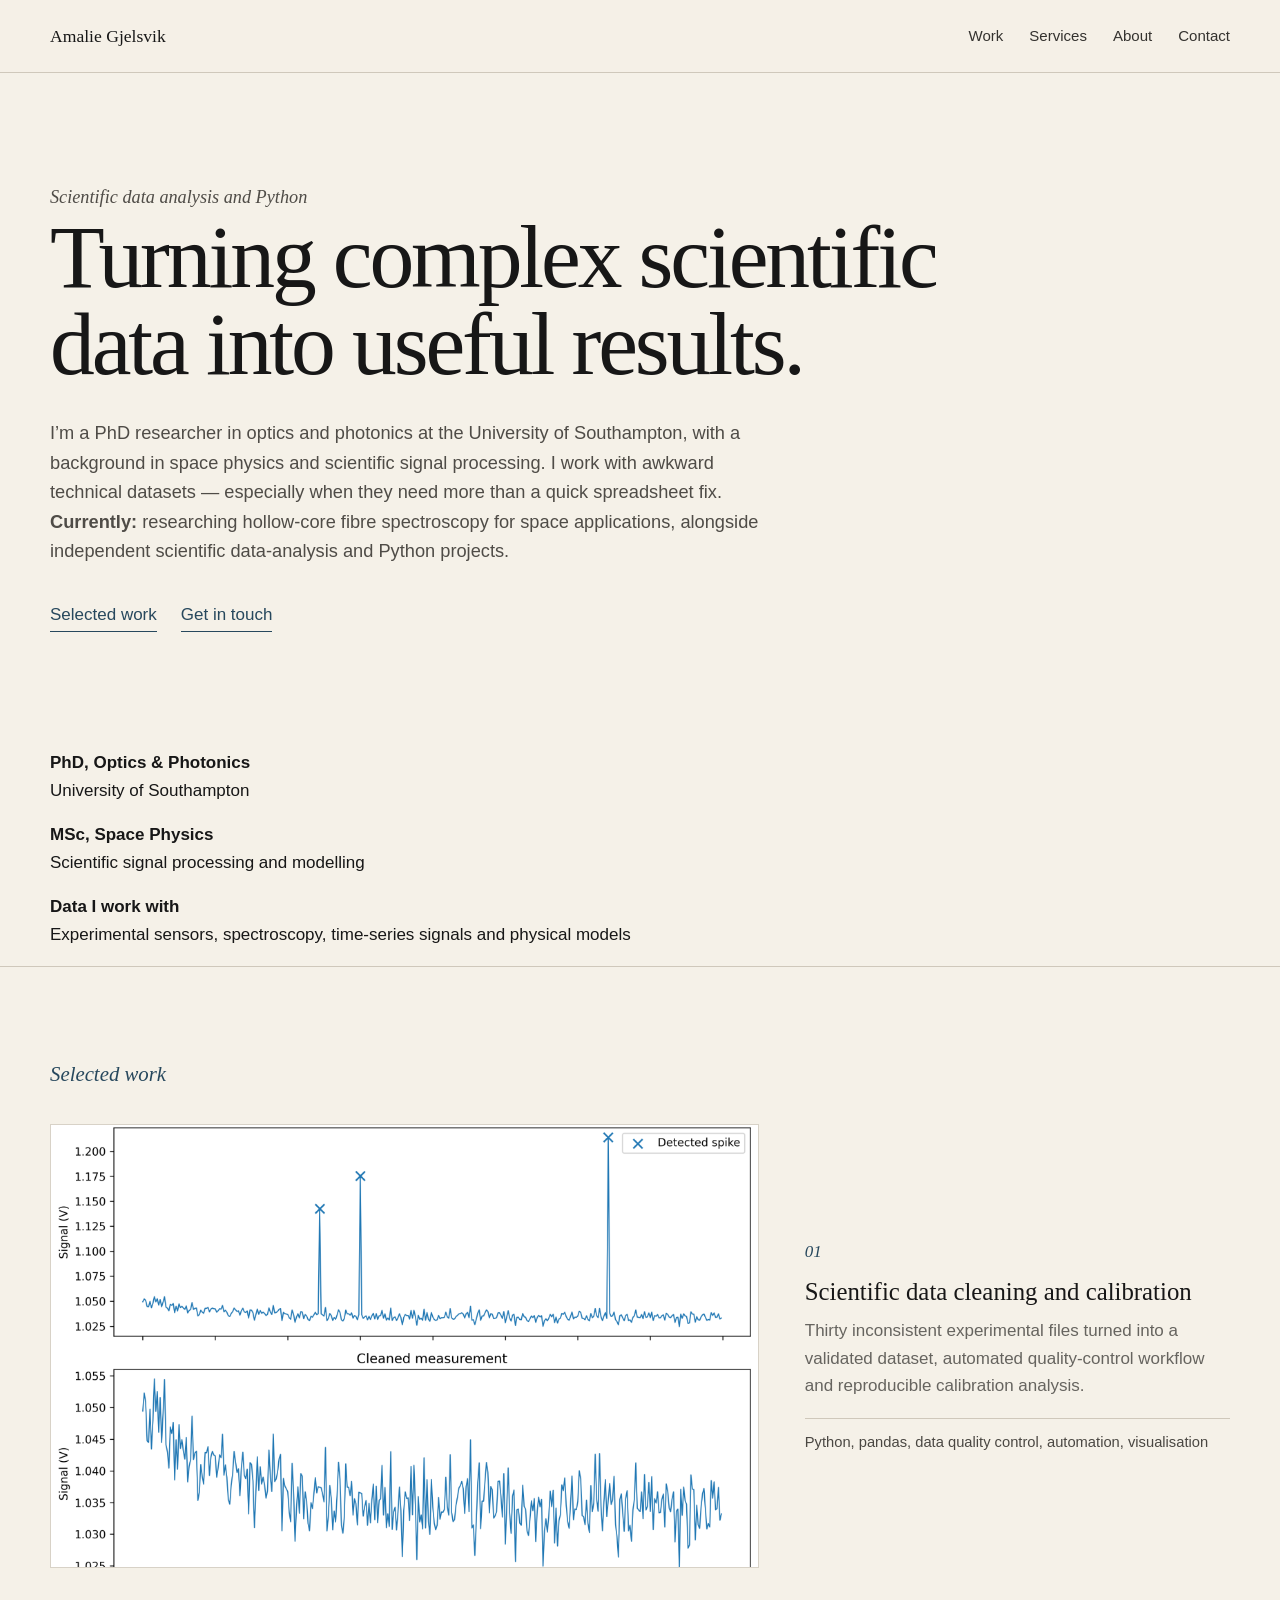
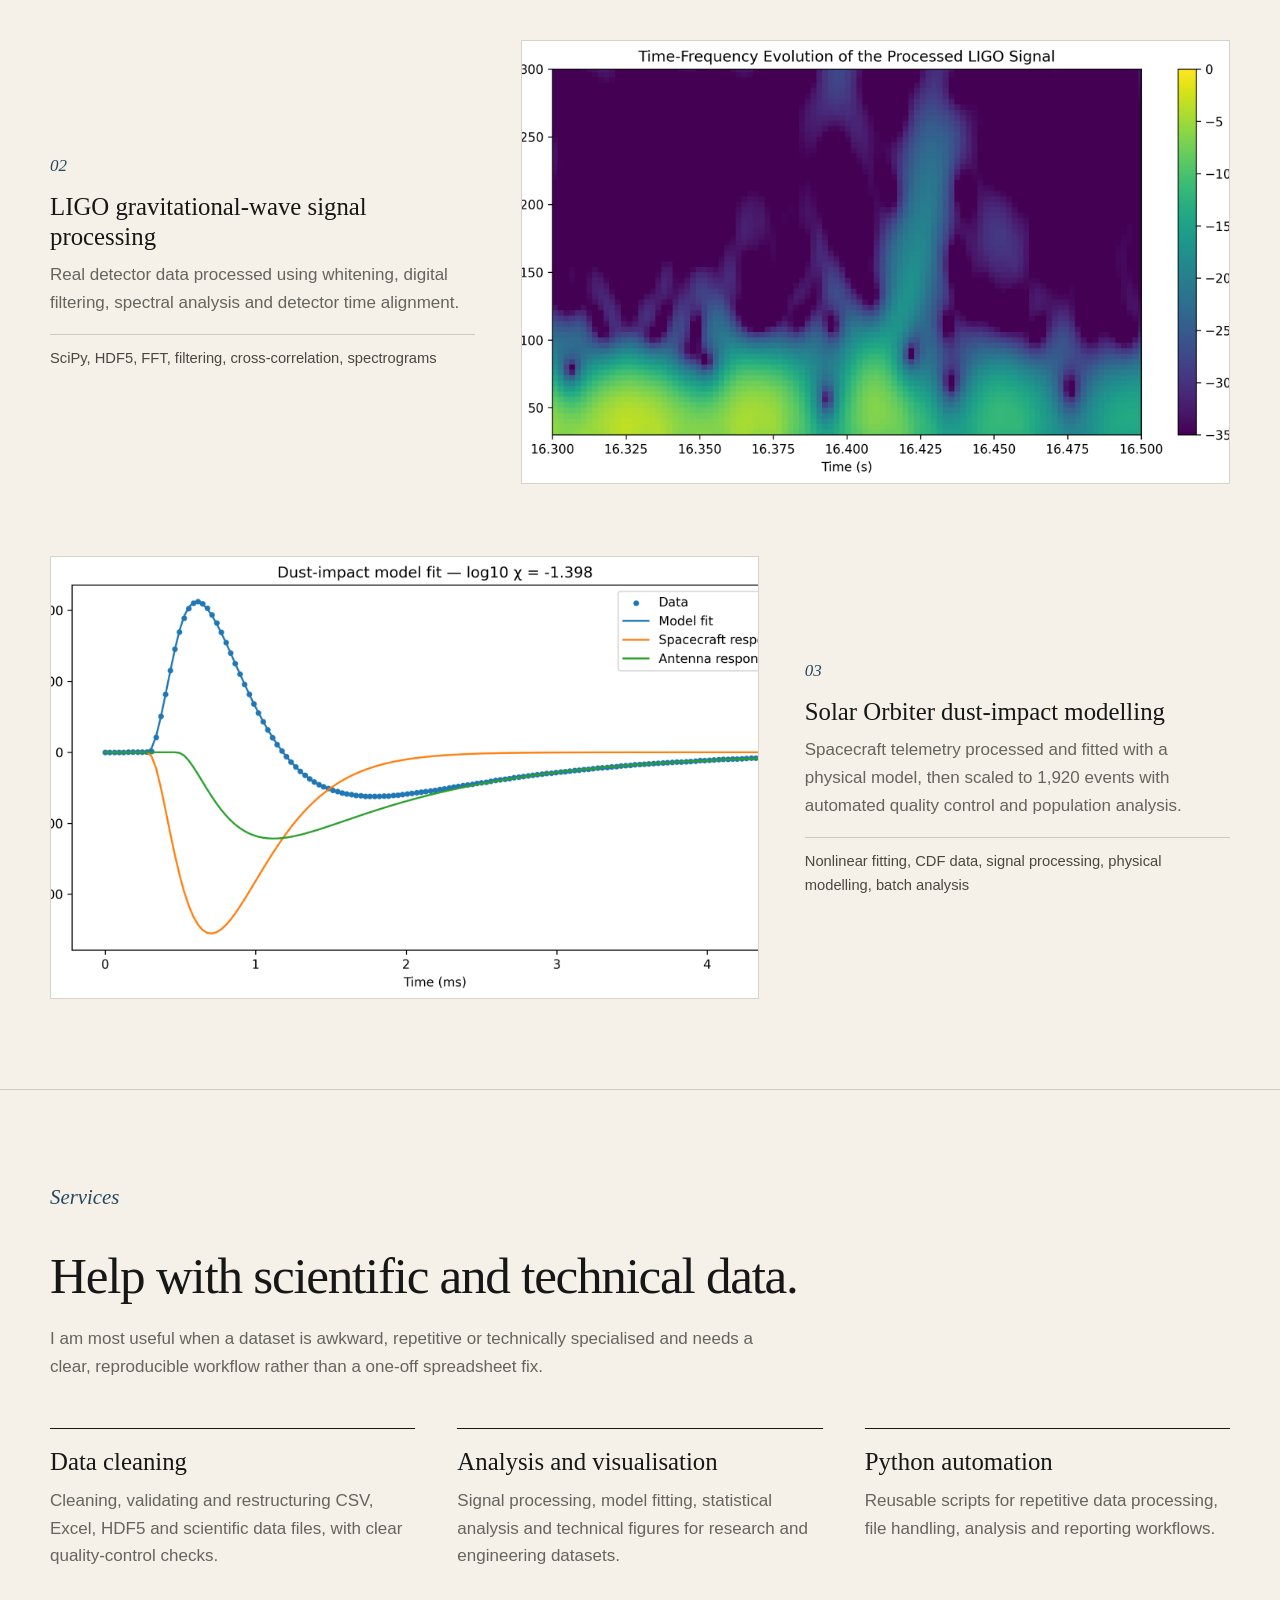
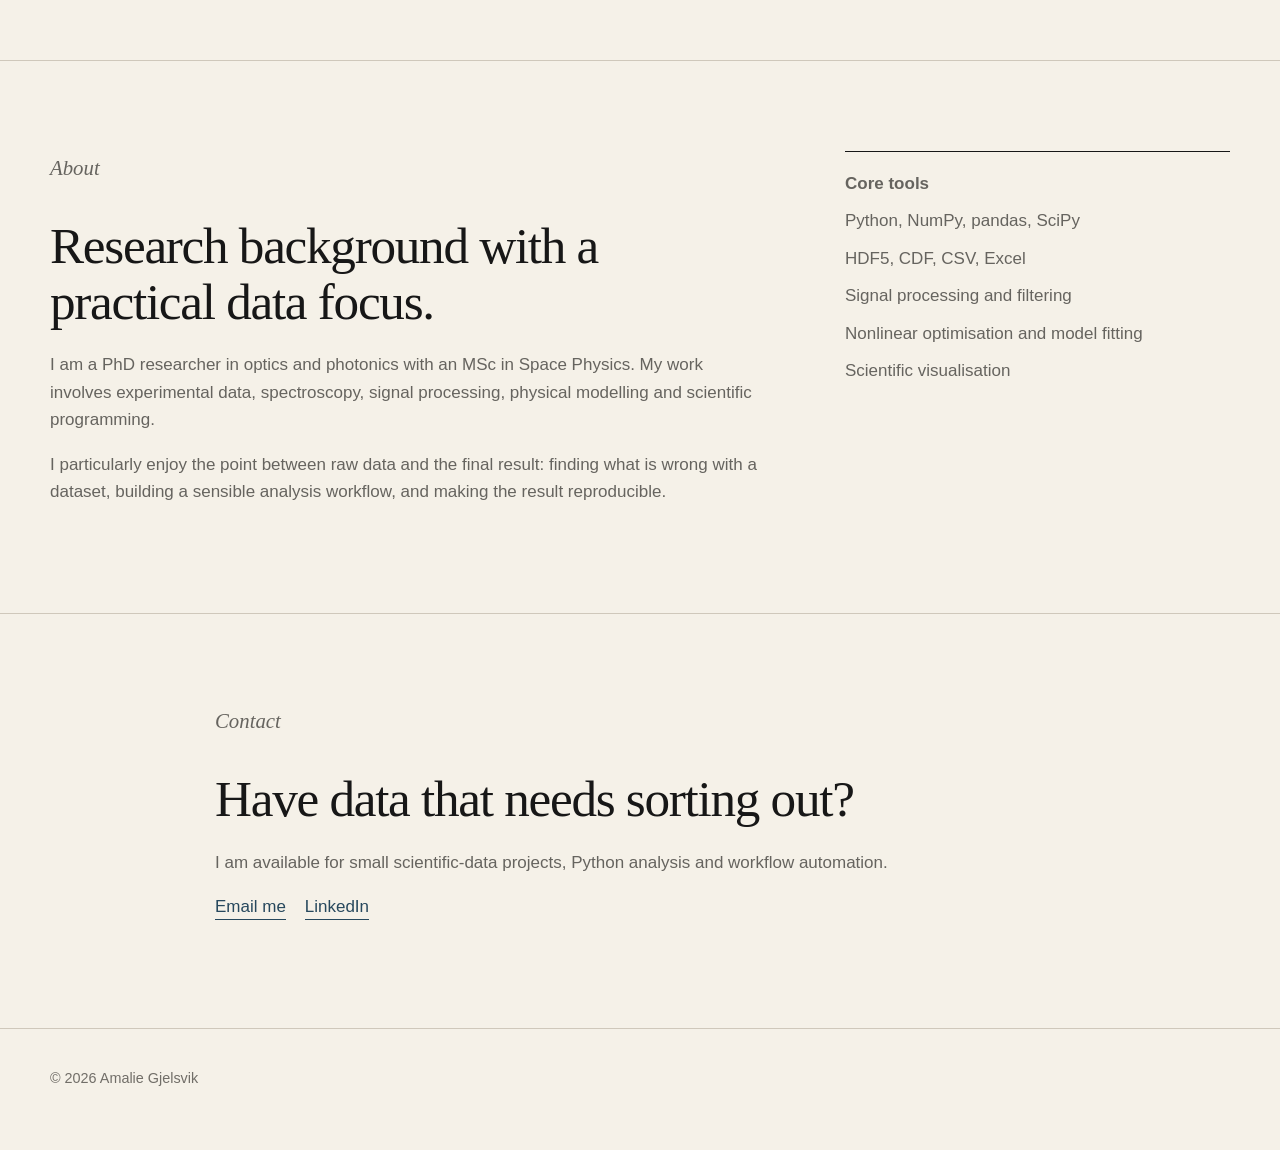
==== index.html @ 1e0ed146 "Add personal intro and research context" ====
<!doctype html>
<html lang="en">
<head>
<meta charset="utf-8">
<meta name="viewport" content="width=device-width,initial-scale=1">
<meta name="description" content="Scientific data analysis, signal processing and Python automation portfolio of Amalie Gjelsvik.">
<title>Amalie Gjelsvik — Scientific Data Portfolio</title>
<link rel="stylesheet" href="styles.css">
</head>
<body>
<header class="site-header">
  <div class="container nav">
    <a class="brand" href="index.html">Amalie Gjelsvik</a>
    <nav class="nav-links">
      <a href="#work">Work</a>
      <a href="#services">Services</a>
      <a href="#about">About</a>
      <a href="#contact">Contact</a>
    </nav>
  </div>
</header>

<main>
<section class="hero">
  <div class="container">
    <p class="kicker">Scientific data analysis and Python</p>
    <h1>Turning complex scientific data into useful results.</h1>
    <p>I’m a PhD researcher in optics and photonics at the University of Southampton, with a background in space physics and scientific signal processing. I work with awkward technical datasets — especially when they need more than a quick spreadsheet fix.</p>
    <p class="research-context"><strong>Currently:</strong> researching hollow-core fibre spectroscopy for space applications, alongside independent scientific data-analysis and Python projects.</p>
    <div class="hero-links">
      <a class="text-link" href="#work">Selected work</a>
      <a class="text-link" href="#contact">Get in touch</a>
    </div>
  </div>
</section>

<section class="credibility-strip">
  <div class="container credibility-inner">
    <p><strong>PhD, Optics & Photonics</strong><br>University of Southampton</p>
    <p><strong>MSc, Space Physics</strong><br>Scientific signal processing and modelling</p>
    <p><strong>Data I work with</strong><br>Experimental sensors, spectroscopy, time-series signals and physical models</p>
  </div>
</section>

<section class="section" id="work">
  <div class="container">
    <p class="section-label">Selected work</p>
    <div class="projects">

      <a class="project-row" href="projects/co2.html">
        <div class="project-image"><img src="assets/images/co2_raw_vs_cleaned.png" alt="Raw and cleaned CO2 sensor signal"></div>
        <div class="project-text">
          <div class="project-number">01</div>
          <h3>Scientific data cleaning and calibration</h3>
          <p>Thirty inconsistent experimental files turned into a validated dataset, automated quality-control workflow and reproducible calibration analysis.</p>
          <div class="project-skills">Python, pandas, data quality control, automation, visualisation</div>
        </div>
      </a>

      <a class="project-row" href="projects/ligo.html">
        <div class="project-image"><img src="assets/images/ligo_spectrogram.png" alt="LIGO spectrogram"></div>
        <div class="project-text">
          <div class="project-number">02</div>
          <h3>LIGO gravitational-wave signal processing</h3>
          <p>Real detector data processed using whitening, digital filtering, spectral analysis and detector time alignment.</p>
          <div class="project-skills">SciPy, HDF5, FFT, filtering, cross-correlation, spectrograms</div>
        </div>
      </a>

      <a class="project-row" href="projects/solar-orbiter.html">
        <div class="project-image"><img src="assets/images/solar_model_fit.png" alt="Solar Orbiter dust impact model fit"></div>
        <div class="project-text">
          <div class="project-number">03</div>
          <h3>Solar Orbiter dust-impact modelling</h3>
          <p>Spacecraft telemetry processed and fitted with a physical model, then scaled to 1,920 events with automated quality control and population analysis.</p>
          <div class="project-skills">Nonlinear fitting, CDF data, signal processing, physical modelling, batch analysis</div>
        </div>
      </a>

    </div>
  </div>
</section>

<section class="section" id="services">
  <div class="container">
    <p class="section-label">Services</p>
    <h2>Help with scientific and technical data.</h2>
    <p class="intro">I am most useful when a dataset is awkward, repetitive or technically specialised and needs a clear, reproducible workflow rather than a one-off spreadsheet fix.</p>
    <div class="services">
      <div class="service">
        <h3>Data cleaning</h3>
        <p>Cleaning, validating and restructuring CSV, Excel, HDF5 and scientific data files, with clear quality-control checks.</p>
      </div>
      <div class="service">
        <h3>Analysis and visualisation</h3>
        <p>Signal processing, model fitting, statistical analysis and technical figures for research and engineering datasets.</p>
      </div>
      <div class="service">
        <h3>Python automation</h3>
        <p>Reusable scripts for repetitive data processing, file handling, analysis and reporting workflows.</p>
      </div>
    </div>
  </div>
</section>

<section class="section" id="about">
  <div class="container about-grid">
    <div class="about-copy">
      <p class="section-label">About</p>
      <h2>Research background with a practical data focus.</h2>
      <p>I am a PhD researcher in optics and photonics with an MSc in Space Physics. My work involves experimental data, spectroscopy, signal processing, physical modelling and scientific programming.</p>
      <p>I particularly enjoy the point between raw data and the final result: finding what is wrong with a dataset, building a sensible analysis workflow, and making the result reproducible.</p>
    </div>
    <div class="about-details">
      <p><strong>Core tools</strong></p>
      <p>Python, NumPy, pandas, SciPy</p>
      <p>HDF5, CDF, CSV, Excel</p>
      <p>Signal processing and filtering</p>
      <p>Nonlinear optimisation and model fitting</p>
      <p>Scientific visualisation</p>
    </div>
  </div>
</section>

<section class="section" id="contact">
  <div class="container contact-line">
    <p class="section-label">Contact</p>
    <h2>Have data that needs sorting out?</h2>
    <p>I am available for small scientific-data projects, Python analysis and workflow automation.</p>
    <p><a class="text-link" href="mailto:gjelsvik.amalie@gmail.com">Email me</a>&nbsp;&nbsp;&nbsp; <a class="text-link" href="https://www.linkedin.com/in/amalie-gjelsvik/">LinkedIn</a></p>
  </div>
</section>
</main>

<footer><div class="container">© 2026 Amalie Gjelsvik</div></footer>
</body>
</html>
---- styles.css ----
:root{
  --paper:#f5f1e8;
  --ink:#171717;
  --muted:#66645f;
  --line:#cfc8bb;
  --accent:#27485d;
  --max:1180px;
}
*{box-sizing:border-box}
html{scroll-behavior:smooth}
body{
  margin:0;
  background:var(--paper);
  color:var(--ink);
  font-family:Arial, Helvetica, sans-serif;
  font-size:17px;
  line-height:1.62;
}
img{max-width:100%;display:block}
a{color:inherit}
.container{width:min(var(--max),calc(100% - 48px));margin:0 auto}

.site-header{
  border-bottom:1px solid var(--line);
  background:rgba(245,241,232,.96);
}
.nav{
  min-height:72px;
  display:flex;
  justify-content:space-between;
  align-items:center;
  gap:28px;
}
.brand{
  text-decoration:none;
  font-family:Georgia, "Times New Roman", serif;
  font-size:1.1rem;
}
.nav-links{display:flex;gap:26px;flex-wrap:wrap}
.nav-links a{
  text-decoration:none;
  color:#34322f;
  font-size:.94rem;
}
.nav-links a:hover{color:var(--accent)}

.hero{padding:110px 0 100px}
.kicker{
  font-family:Georgia, "Times New Roman", serif;
  font-size:1.15rem;
  font-style:italic;
  color:var(--accent);
  margin:0 0 22px;
}
h1{
  font-family:Georgia, "Times New Roman", serif;
  font-weight:400;
  font-size:clamp(3rem,7vw,6.6rem);
  line-height:.98;
  letter-spacing:-.035em;
  max-width:1020px;
  margin:0 0 30px;
}
.hero p{
  max-width:720px;
  margin:0;
  font-size:1.14rem;
  color:#4f4c47;
}
.hero-links{
  display:flex;
  gap:24px;
  margin-top:35px;
  flex-wrap:wrap;
}
.text-link{
  color:var(--accent);
  text-decoration:none;
  border-bottom:1px solid var(--accent);
  padding-bottom:3px;
}
.text-link:hover{opacity:.72}

.section{
  padding:90px 0;
  border-top:1px solid var(--line);
}
.section-label{
  font-family:Georgia, "Times New Roman", serif;
  font-size:1.3rem;
  font-style:italic;
  font-weight:400;
  color:var(--accent);
  margin:0 0 34px;
}
h2{
  font-family:Georgia, "Times New Roman", serif;
  font-size:clamp(2rem,4vw,3.6rem);
  font-weight:400;
  line-height:1.08;
  letter-spacing:-.025em;
  margin:0 0 22px;
}
h3{
  font-family:Georgia, "Times New Roman", serif;
  font-size:1.55rem;
  font-weight:400;
  line-height:1.2;
  margin:0 0 10px;
}
.intro{
  color:var(--muted);
  max-width:740px;
  margin:0 0 48px;
}

.services{
  display:grid;
  grid-template-columns:repeat(3,1fr);
  gap:42px;
}
.service{
  border-top:1px solid var(--ink);
  padding-top:18px;
}
.service p{color:var(--muted);margin:0}

.projects{display:grid;gap:72px}
.project-row{
  display:grid;
  grid-template-columns:1.25fr .75fr;
  gap:46px;
  align-items:center;
  text-decoration:none;
}
.project-row:nth-child(even){
  grid-template-columns:.75fr 1.25fr;
}
.project-row:nth-child(even) .project-image{order:2}
.project-row:nth-child(even) .project-text{order:1}
.project-image{
  background:#fff;
  border:1px solid #d8d2c7;
}
.project-image img{
  width:100%;
  aspect-ratio:16/10;
  object-fit:cover;
}
.project-number{
  font-family:Georgia, "Times New Roman", serif;
  font-style:italic;
  color:var(--accent);
  margin-bottom:12px;
}
.project-text p{
  color:var(--muted);
  margin:0 0 16px;
}
.project-skills{
  font-size:.92rem;
  color:#4a4742;
  border-top:1px solid var(--line);
  padding-top:12px;
  margin-top:18px;
}

.about-grid{
  display:grid;
  grid-template-columns:1.3fr .7fr;
  gap:80px;
}
.about-copy p{color:var(--muted);max-width:720px}
.about-details{
  border-top:1px solid var(--ink);
  padding-top:18px;
}
.about-details p{
  margin:0 0 10px;
  color:var(--muted);
}

.contact-line{
  max-width:850px;
}
.contact-line p{color:var(--muted);max-width:680px}

footer{
  padding:38px 0 60px;
  border-top:1px solid var(--line);
  color:#716e68;
  font-size:.9rem;
}

/* Project pages */
.project-hero{padding:100px 0 72px}
.project-hero h1{font-size:clamp(2.8rem,6vw,5.5rem);max-width:1050px}
.project-summary{
  max-width:770px;
  color:var(--muted);
  font-size:1.1rem;
}
.project-facts{
  margin-top:38px;
  border-top:1px solid var(--ink);
  border-bottom:1px solid var(--ink);
  padding:15px 0;
  display:flex;
  gap:38px;
  flex-wrap:wrap;
  color:#45423e;
}
.project-facts strong{
  font-family:Georgia, "Times New Roman", serif;
  font-weight:400;
  color:var(--ink);
}
.case-section{
  padding:78px 0;
  border-top:1px solid var(--line);
}
.case-grid{
  display:grid;
  grid-template-columns:.72fr 1.28fr;
  gap:65px;
  align-items:start;
}
.case-copy p{color:var(--muted)}
.process{
  margin:28px 0 0;
  padding:16px 0;
  border-top:1px solid var(--line);
  border-bottom:1px solid var(--line);
  font-family:Georgia, "Times New Roman", serif;
  font-size:1.05rem;
  line-height:1.7;
}
.figure{
  background:#fff;
  border:1px solid #d8d2c7;
}
.figure img{width:100%}
.caption{
  color:#78746d;
  font-size:.88rem;
  margin-top:10px;
}
.tools{
  color:#4f4c47;
  border-top:1px solid var(--line);
  margin-top:26px;
  padding-top:14px;
  font-size:.94rem;
}

@media(max-width:850px){
  .container{width:min(var(--max),calc(100% - 30px))}
  .services,.about-grid,.case-grid,.project-row,.project-row:nth-child(even){grid-template-columns:1fr}
  .project-row:nth-child(even) .project-image,.project-row:nth-child(even) .project-text{order:initial}
  .hero{padding:80px 0}
  .section,.case-section{padding:65px 0}
}
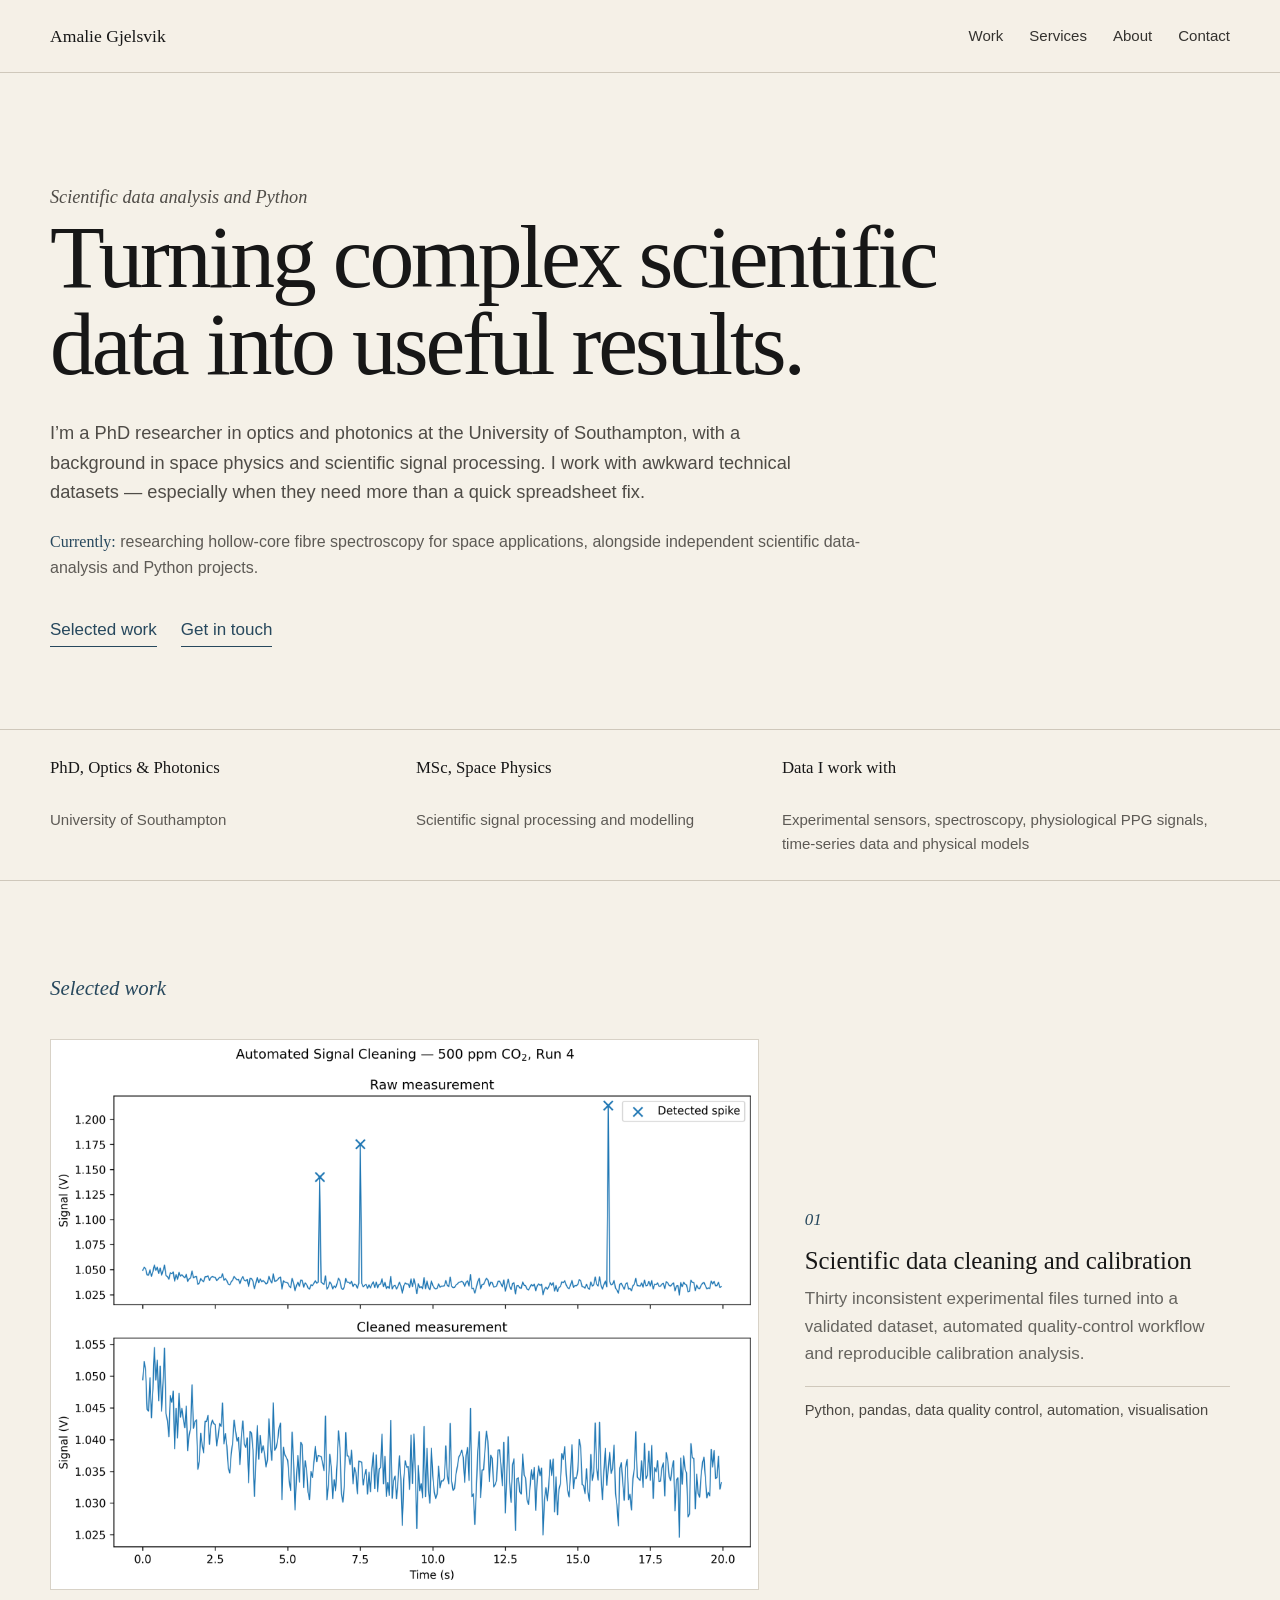
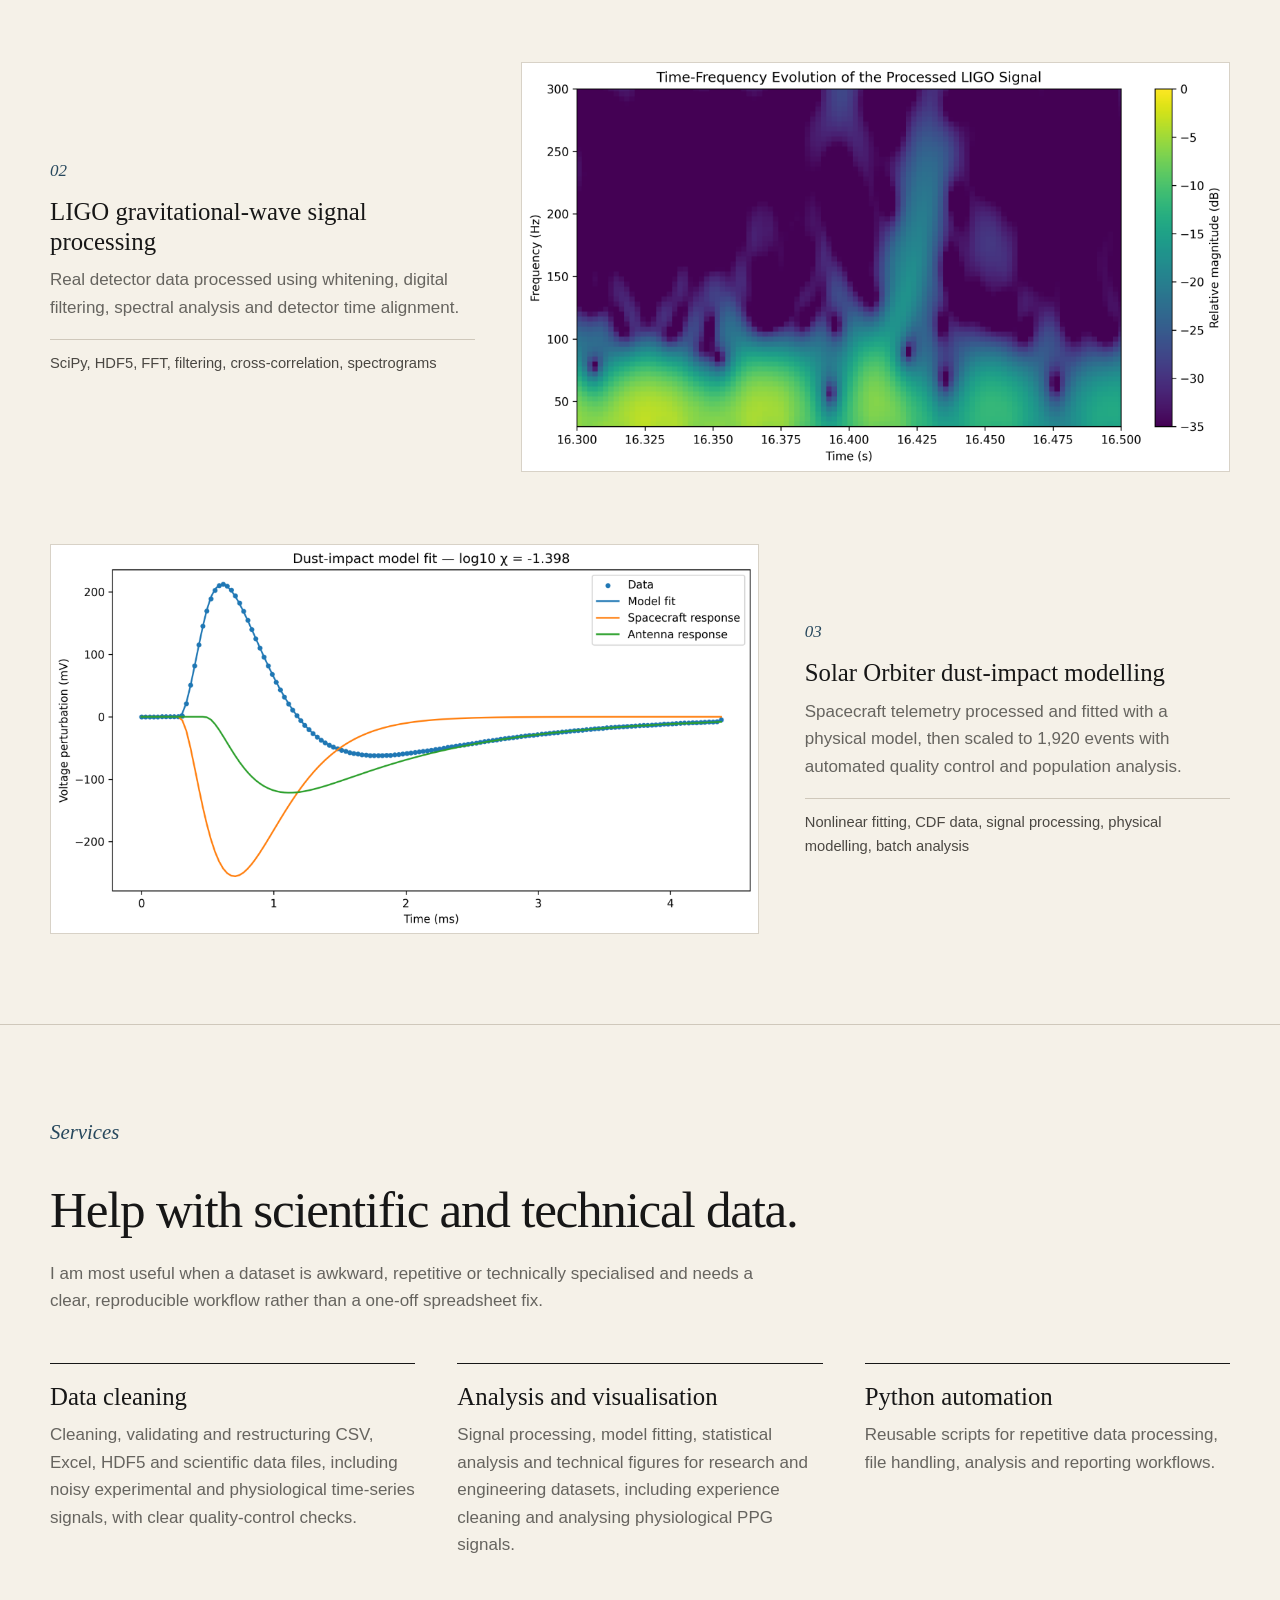
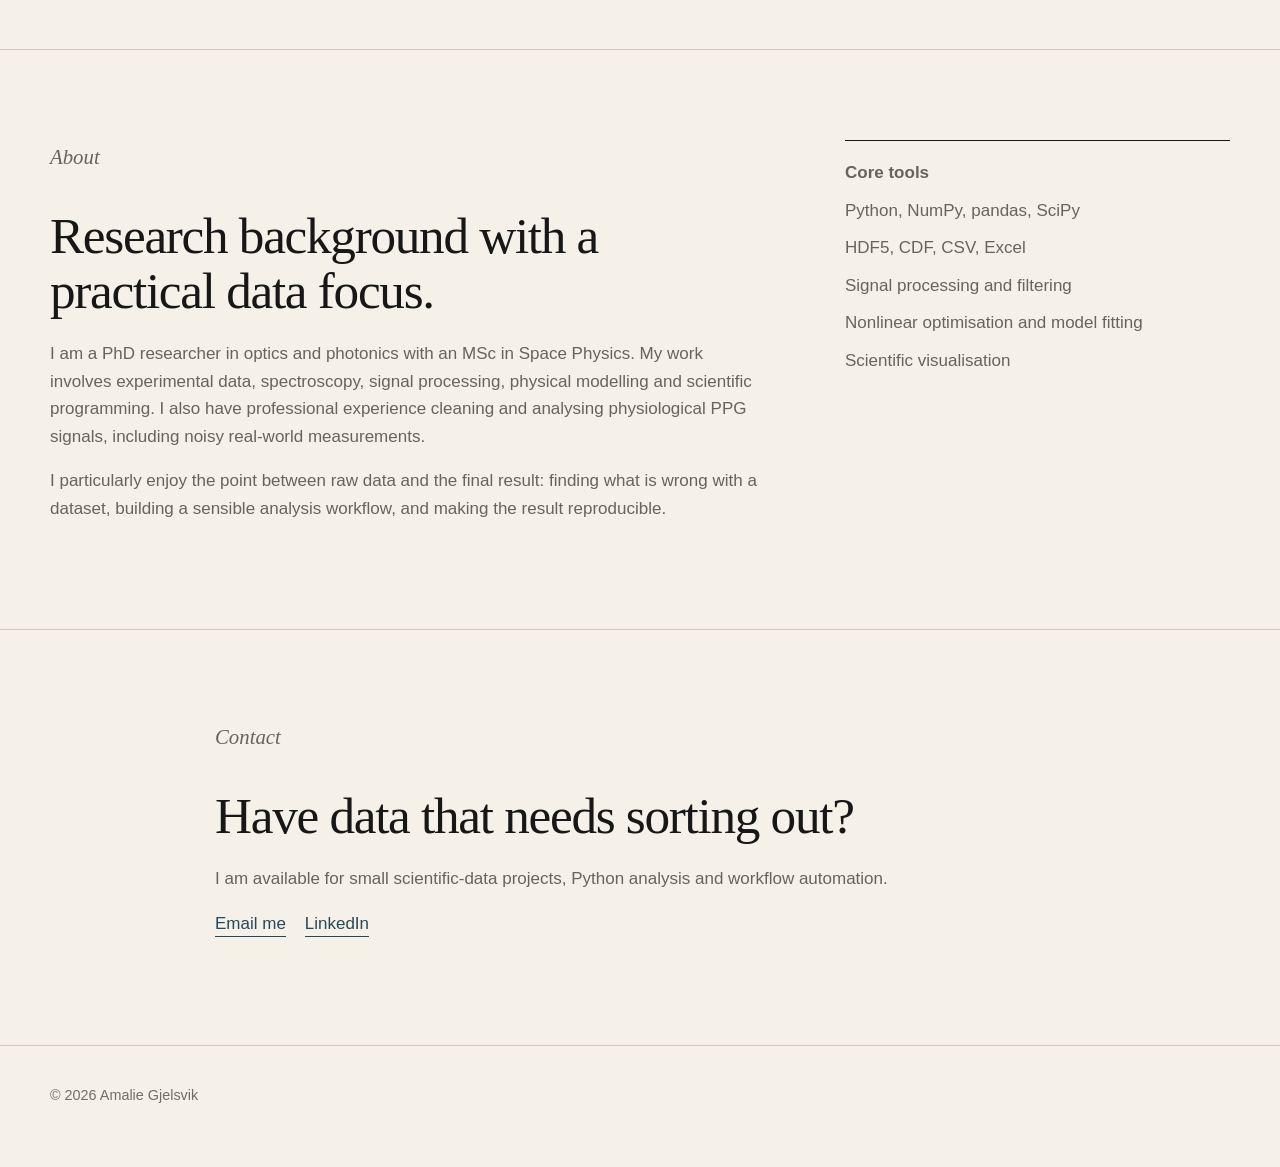
==== commit 57e890e1: "Add PPG signal-processing experience to portfolio" ====
--- a/index.html
+++ b/index.html
@@ -38,7 +38,7 @@
   <div class="container credibility-inner">
     <p><strong>PhD, Optics & Photonics</strong><br>University of Southampton</p>
     <p><strong>MSc, Space Physics</strong><br>Scientific signal processing and modelling</p>
-    <p><strong>Data I work with</strong><br>Experimental sensors, spectroscopy, time-series signals and physical models</p>
+    <p><strong>Data I work with</strong><br>Experimental sensors, spectroscopy, physiological PPG signals, time-series data and physical models</p>
   </div>
 </section>
 
@@ -89,11 +89,11 @@
     <div class="services">
       <div class="service">
         <h3>Data cleaning</h3>
-        <p>Cleaning, validating and restructuring CSV, Excel, HDF5 and scientific data files, with clear quality-control checks.</p>
+        <p>Cleaning, validating and restructuring CSV, Excel, HDF5 and scientific data files, including noisy experimental and physiological time-series signals, with clear quality-control checks.</p>
       </div>
       <div class="service">
         <h3>Analysis and visualisation</h3>
-        <p>Signal processing, model fitting, statistical analysis and technical figures for research and engineering datasets.</p>
+        <p>Signal processing, model fitting, statistical analysis and technical figures for research and engineering datasets, including experience cleaning and analysing physiological PPG signals.</p>
       </div>
       <div class="service">
         <h3>Python automation</h3>
@@ -108,7 +108,7 @@
     <div class="about-copy">
       <p class="section-label">About</p>
       <h2>Research background with a practical data focus.</h2>
-      <p>I am a PhD researcher in optics and photonics with an MSc in Space Physics. My work involves experimental data, spectroscopy, signal processing, physical modelling and scientific programming.</p>
+      <p>I am a PhD researcher in optics and photonics with an MSc in Space Physics. My work involves experimental data, spectroscopy, signal processing, physical modelling and scientific programming. I also have professional experience cleaning and analysing physiological PPG signals, including noisy real-world measurements.</p>
       <p>I particularly enjoy the point between raw data and the final result: finding what is wrong with a dataset, building a sensible analysis workflow, and making the result reproducible.</p>
     </div>
     <div class="about-details">
--- a/styles.css
+++ b/styles.css
@@ -1,4 +1,3 @@
-
 :root{
   --paper:#f5f1e8;
   --ink:#171717;
@@ -9,255 +8,74 @@
 }
 *{box-sizing:border-box}
 html{scroll-behavior:smooth}
-body{
-  margin:0;
-  background:var(--paper);
-  color:var(--ink);
-  font-family:Arial, Helvetica, sans-serif;
-  font-size:17px;
-  line-height:1.62;
-}
+body{margin:0;background:var(--paper);color:var(--ink);font-family:Arial,Helvetica,sans-serif;font-size:17px;line-height:1.62}
 img{max-width:100%;display:block}
 a{color:inherit}
 .container{width:min(var(--max),calc(100% - 48px));margin:0 auto}
-
-.site-header{
-  border-bottom:1px solid var(--line);
-  background:rgba(245,241,232,.96);
-}
-.nav{
-  min-height:72px;
-  display:flex;
-  justify-content:space-between;
-  align-items:center;
-  gap:28px;
-}
-.brand{
-  text-decoration:none;
-  font-family:Georgia, "Times New Roman", serif;
-  font-size:1.1rem;
-}
+.site-header{border-bottom:1px solid var(--line);background:rgba(245,241,232,.96)}
+.nav{min-height:72px;display:flex;justify-content:space-between;align-items:center;gap:28px}
+.brand{text-decoration:none;font-family:Georgia,"Times New Roman",serif;font-size:1.1rem}
 .nav-links{display:flex;gap:26px;flex-wrap:wrap}
-.nav-links a{
-  text-decoration:none;
-  color:#34322f;
-  font-size:.94rem;
-}
+.nav-links a{text-decoration:none;color:#34322f;font-size:.94rem}
 .nav-links a:hover{color:var(--accent)}
-
-.hero{padding:110px 0 100px}
-.kicker{
-  font-family:Georgia, "Times New Roman", serif;
-  font-size:1.15rem;
-  font-style:italic;
-  color:var(--accent);
-  margin:0 0 22px;
-}
-h1{
-  font-family:Georgia, "Times New Roman", serif;
-  font-weight:400;
-  font-size:clamp(3rem,7vw,6.6rem);
-  line-height:.98;
-  letter-spacing:-.035em;
-  max-width:1020px;
-  margin:0 0 30px;
-}
-.hero p{
-  max-width:720px;
-  margin:0;
-  font-size:1.14rem;
-  color:#4f4c47;
-}
-.hero-links{
-  display:flex;
-  gap:24px;
-  margin-top:35px;
-  flex-wrap:wrap;
-}
-.text-link{
-  color:var(--accent);
-  text-decoration:none;
-  border-bottom:1px solid var(--accent);
-  padding-bottom:3px;
-}
+.hero{padding:110px 0 82px}
+.kicker{font-family:Georgia,"Times New Roman",serif;font-size:1.15rem;font-style:italic;color:var(--accent);margin:0 0 22px}
+h1{font-family:Georgia,"Times New Roman",serif;font-weight:400;font-size:clamp(3rem,7vw,6.6rem);line-height:.98;letter-spacing:-.035em;max-width:1020px;margin:0 0 30px}
+.hero p{max-width:760px;margin:0;font-size:1.14rem;color:#4f4c47}
+.hero .research-context{margin-top:22px;max-width:820px;font-size:1rem;color:#5d5a55}
+.hero .research-context strong{font-family:Georgia,"Times New Roman",serif;font-weight:400;color:var(--accent)}
+.hero-links{display:flex;gap:24px;margin-top:35px;flex-wrap:wrap}
+.text-link{color:var(--accent);text-decoration:none;border-bottom:1px solid var(--accent);padding-bottom:3px}
 .text-link:hover{opacity:.72}
-
-.section{
-  padding:90px 0;
-  border-top:1px solid var(--line);
-}
-.section-label{
-  font-family:Georgia, "Times New Roman", serif;
-  font-size:1.3rem;
-  font-style:italic;
-  font-weight:400;
-  color:var(--accent);
-  margin:0 0 34px;
-}
-h2{
-  font-family:Georgia, "Times New Roman", serif;
-  font-size:clamp(2rem,4vw,3.6rem);
-  font-weight:400;
-  line-height:1.08;
-  letter-spacing:-.025em;
-  margin:0 0 22px;
-}
-h3{
-  font-family:Georgia, "Times New Roman", serif;
-  font-size:1.55rem;
-  font-weight:400;
-  line-height:1.2;
-  margin:0 0 10px;
-}
-.intro{
-  color:var(--muted);
-  max-width:740px;
-  margin:0 0 48px;
-}
-
-.services{
-  display:grid;
-  grid-template-columns:repeat(3,1fr);
-  gap:42px;
-}
-.service{
-  border-top:1px solid var(--ink);
-  padding-top:18px;
-}
+.credibility-strip{border-top:1px solid var(--line);border-bottom:1px solid var(--line);padding:24px 0}
+.credibility-inner{display:grid;grid-template-columns:1fr 1fr 1.35fr;gap:34px}
+.credibility-inner p{margin:0;color:#5d5a55;font-size:.94rem}
+.credibility-inner strong{display:block;margin-bottom:2px;font-family:Georgia,"Times New Roman",serif;font-size:1.05rem;font-weight:400;color:var(--ink)}
+.section{padding:90px 0;border-top:1px solid var(--line)}
+.credibility-strip + .section{border-top:none}
+.section-label{font-family:Georgia,"Times New Roman",serif;font-size:1.3rem;font-style:italic;font-weight:400;color:var(--accent);margin:0 0 34px}
+h2{font-family:Georgia,"Times New Roman",serif;font-size:clamp(2rem,4vw,3.6rem);font-weight:400;line-height:1.08;letter-spacing:-.025em;margin:0 0 22px}
+h3{font-family:Georgia,"Times New Roman",serif;font-size:1.55rem;font-weight:400;line-height:1.2;margin:0 0 10px}
+.intro{color:var(--muted);max-width:740px;margin:0 0 48px}
+.services{display:grid;grid-template-columns:repeat(3,1fr);gap:42px}
+.service{border-top:1px solid var(--ink);padding-top:18px}
 .service p{color:var(--muted);margin:0}
-
 .projects{display:grid;gap:72px}
-.project-row{
-  display:grid;
-  grid-template-columns:1.25fr .75fr;
-  gap:46px;
-  align-items:center;
-  text-decoration:none;
-}
-.project-row:nth-child(even){
-  grid-template-columns:.75fr 1.25fr;
-}
+.project-row{display:grid;grid-template-columns:1.25fr .75fr;gap:46px;align-items:center;text-decoration:none}
+.project-row:nth-child(even){grid-template-columns:.75fr 1.25fr}
 .project-row:nth-child(even) .project-image{order:2}
 .project-row:nth-child(even) .project-text{order:1}
-.project-image{
-  background:#fff;
-  border:1px solid #d8d2c7;
-}
-.project-image img{
-  width:100%;
-  aspect-ratio:16/10;
-  object-fit:cover;
-}
-.project-number{
-  font-family:Georgia, "Times New Roman", serif;
-  font-style:italic;
-  color:var(--accent);
-  margin-bottom:12px;
-}
-.project-text p{
-  color:var(--muted);
-  margin:0 0 16px;
-}
-.project-skills{
-  font-size:.92rem;
-  color:#4a4742;
-  border-top:1px solid var(--line);
-  padding-top:12px;
-  margin-top:18px;
-}
-
-.about-grid{
-  display:grid;
-  grid-template-columns:1.3fr .7fr;
-  gap:80px;
-}
+.project-image{background:#fff;border:1px solid #d8d2c7;overflow:hidden}
+.project-image img{width:100%;height:auto;object-fit:contain;object-position:center}
+.project-number{font-family:Georgia,"Times New Roman",serif;font-style:italic;color:var(--accent);margin-bottom:12px}
+.project-text p{color:var(--muted);margin:0 0 16px}
+.project-skills{font-size:.92rem;color:#4a4742;border-top:1px solid var(--line);padding-top:12px;margin-top:18px}
+.about-grid{display:grid;grid-template-columns:1.3fr .7fr;gap:80px}
 .about-copy p{color:var(--muted);max-width:720px}
-.about-details{
-  border-top:1px solid var(--ink);
-  padding-top:18px;
-}
-.about-details p{
-  margin:0 0 10px;
-  color:var(--muted);
-}
-
-.contact-line{
-  max-width:850px;
-}
+.about-details{border-top:1px solid var(--ink);padding-top:18px}
+.about-details p{margin:0 0 10px;color:var(--muted)}
+.contact-line{max-width:850px}
 .contact-line p{color:var(--muted);max-width:680px}
-
-footer{
-  padding:38px 0 60px;
-  border-top:1px solid var(--line);
-  color:#716e68;
-  font-size:.9rem;
-}
-
-/* Project pages */
+footer{padding:38px 0 60px;border-top:1px solid var(--line);color:#716e68;font-size:.9rem}
 .project-hero{padding:100px 0 72px}
 .project-hero h1{font-size:clamp(2.8rem,6vw,5.5rem);max-width:1050px}
-.project-summary{
-  max-width:770px;
-  color:var(--muted);
-  font-size:1.1rem;
-}
-.project-facts{
-  margin-top:38px;
-  border-top:1px solid var(--ink);
-  border-bottom:1px solid var(--ink);
-  padding:15px 0;
-  display:flex;
-  gap:38px;
-  flex-wrap:wrap;
-  color:#45423e;
-}
-.project-facts strong{
-  font-family:Georgia, "Times New Roman", serif;
-  font-weight:400;
-  color:var(--ink);
-}
-.case-section{
-  padding:78px 0;
-  border-top:1px solid var(--line);
-}
-.case-grid{
-  display:grid;
-  grid-template-columns:.72fr 1.28fr;
-  gap:65px;
-  align-items:start;
-}
+.project-summary{max-width:770px;color:var(--muted);font-size:1.1rem}
+.project-facts{margin-top:38px;border-top:1px solid var(--ink);border-bottom:1px solid var(--ink);padding:15px 0;display:flex;gap:38px;flex-wrap:wrap;color:#45423e}
+.project-facts strong{font-family:Georgia,"Times New Roman",serif;font-weight:400;color:var(--ink)}
+.case-section{padding:78px 0;border-top:1px solid var(--line)}
+.case-grid{display:grid;grid-template-columns:.72fr 1.28fr;gap:65px;align-items:start}
 .case-copy p{color:var(--muted)}
-.process{
-  margin:28px 0 0;
-  padding:16px 0;
-  border-top:1px solid var(--line);
-  border-bottom:1px solid var(--line);
-  font-family:Georgia, "Times New Roman", serif;
-  font-size:1.05rem;
-  line-height:1.7;
-}
-.figure{
-  background:#fff;
-  border:1px solid #d8d2c7;
-}
-.figure img{width:100%}
-.caption{
-  color:#78746d;
-  font-size:.88rem;
-  margin-top:10px;
-}
-.tools{
-  color:#4f4c47;
-  border-top:1px solid var(--line);
-  margin-top:26px;
-  padding-top:14px;
-  font-size:.94rem;
-}
-
+.process{margin:28px 0 0;padding:16px 0;border-top:1px solid var(--line);border-bottom:1px solid var(--line);font-family:Georgia,"Times New Roman",serif;font-size:1.05rem;line-height:1.7}
+.figure{background:#fff;border:1px solid #d8d2c7}
+.figure img{width:100%;height:auto;object-fit:contain;object-position:center}
+.caption{color:#78746d;font-size:.88rem;margin-top:10px}
+.tools{color:#4f4c47;border-top:1px solid var(--line);margin-top:26px;padding-top:14px;font-size:.94rem}
 @media(max-width:850px){
   .container{width:min(var(--max),calc(100% - 30px))}
-  .services,.about-grid,.case-grid,.project-row,.project-row:nth-child(even){grid-template-columns:1fr}
+  .services,.about-grid,.case-grid,.project-row,.project-row:nth-child(even),.credibility-inner{grid-template-columns:1fr}
   .project-row:nth-child(even) .project-image,.project-row:nth-child(even) .project-text{order:initial}
-  .hero{padding:80px 0}
+  .hero{padding:80px 0 64px}
   .section,.case-section{padding:65px 0}
+  .credibility-strip{padding:20px 0}
+  .credibility-inner{gap:18px}
 }
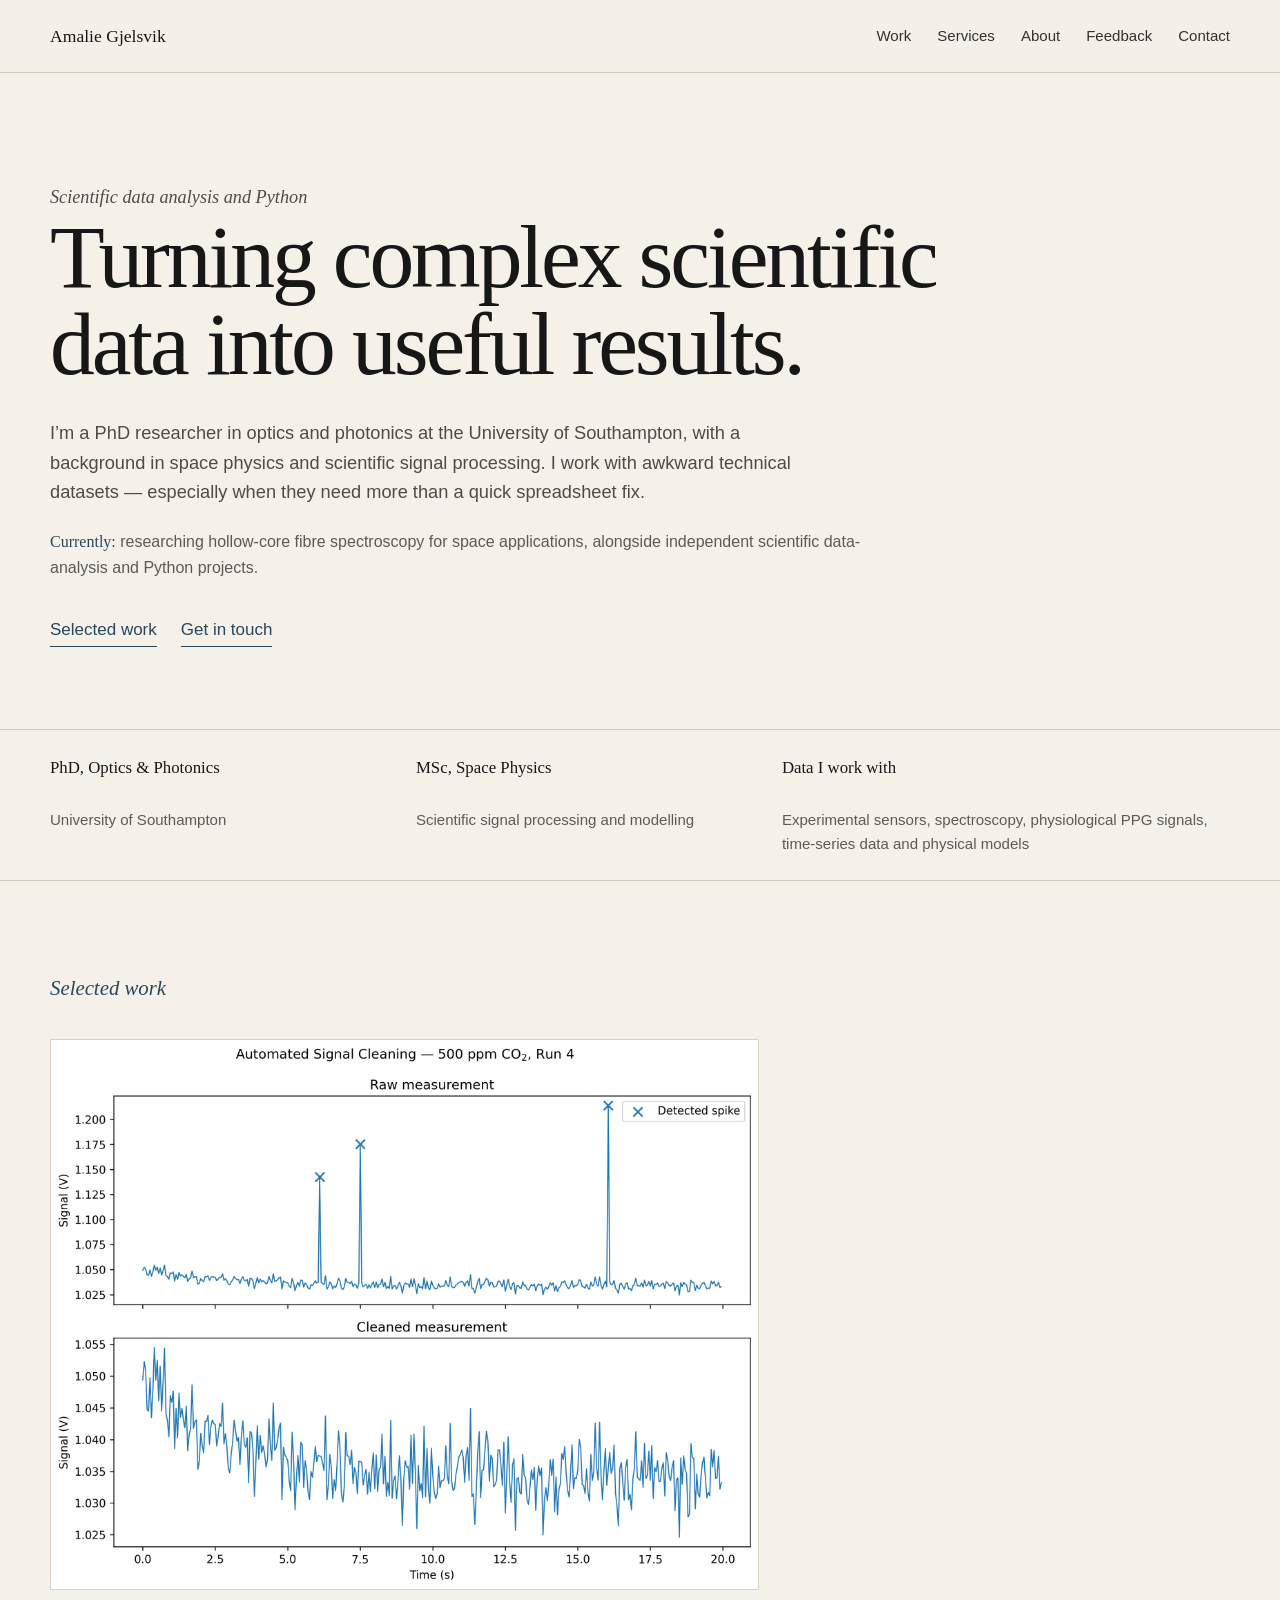
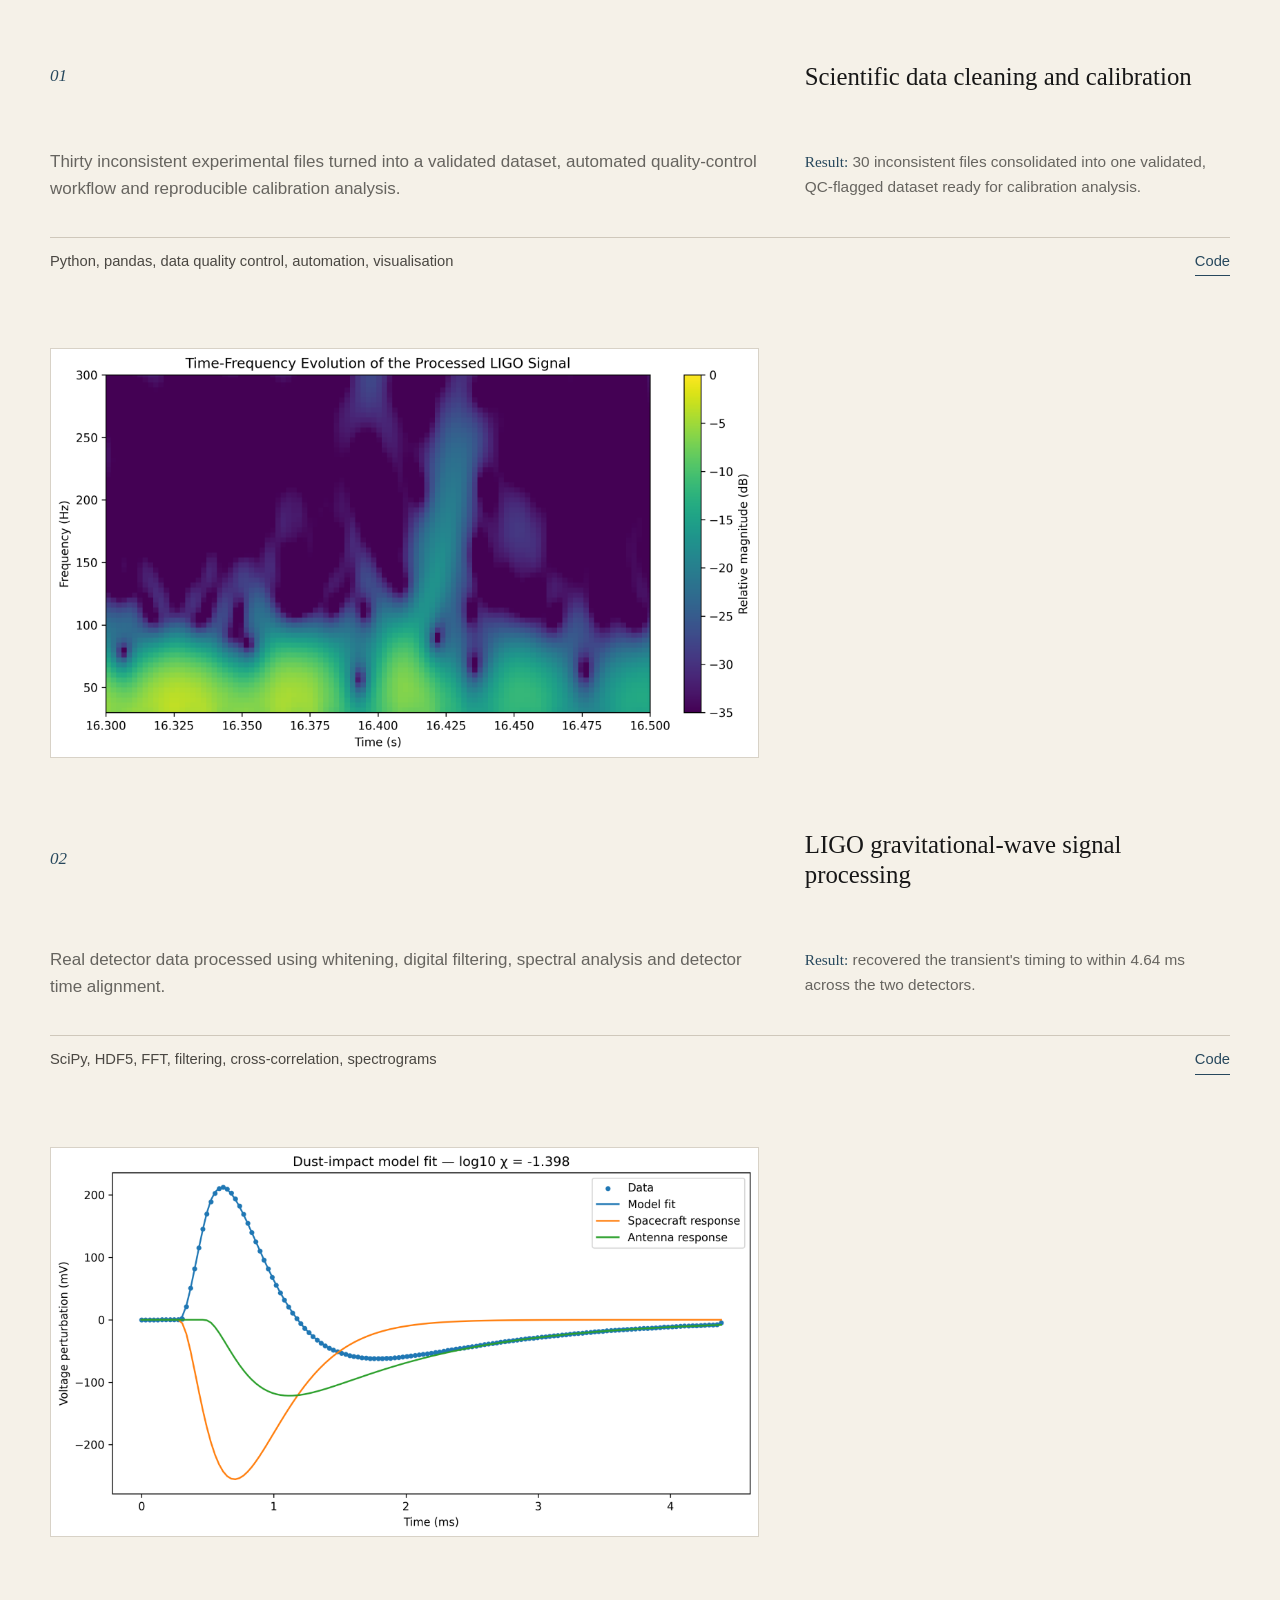
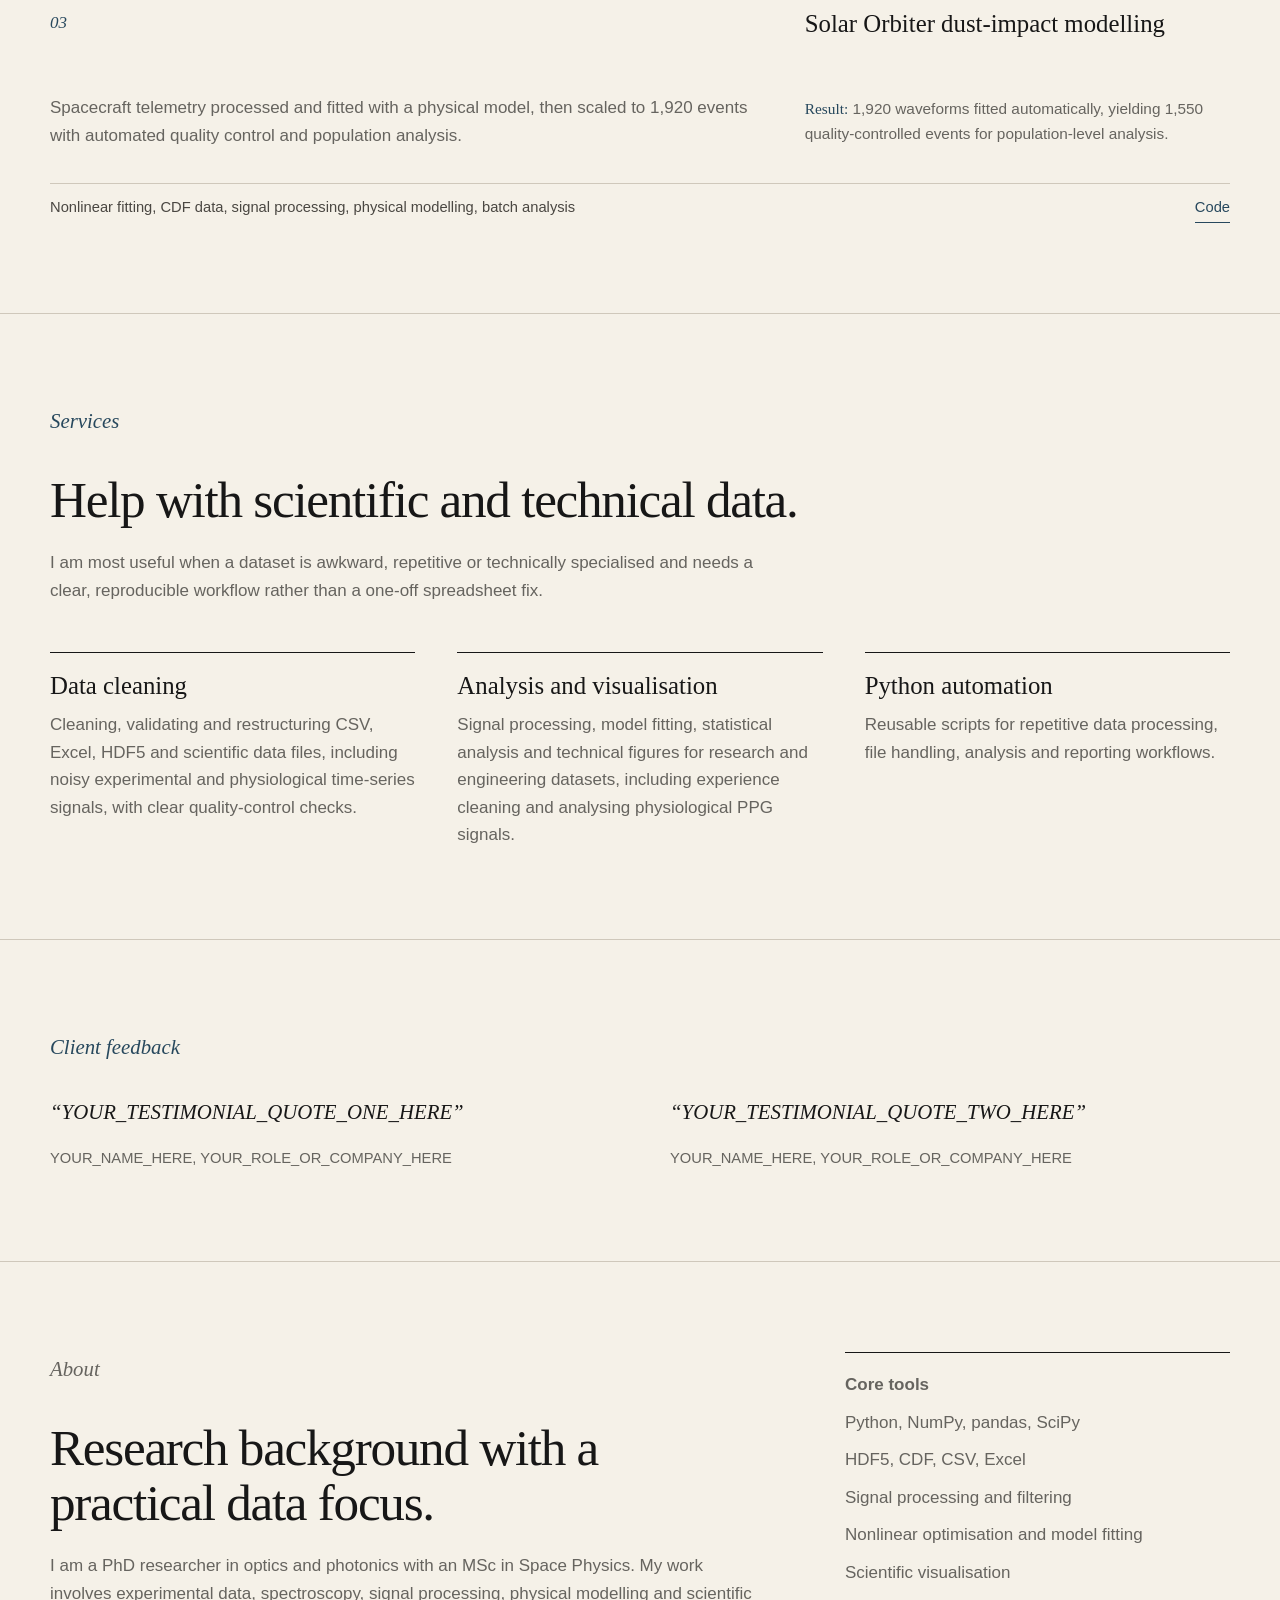
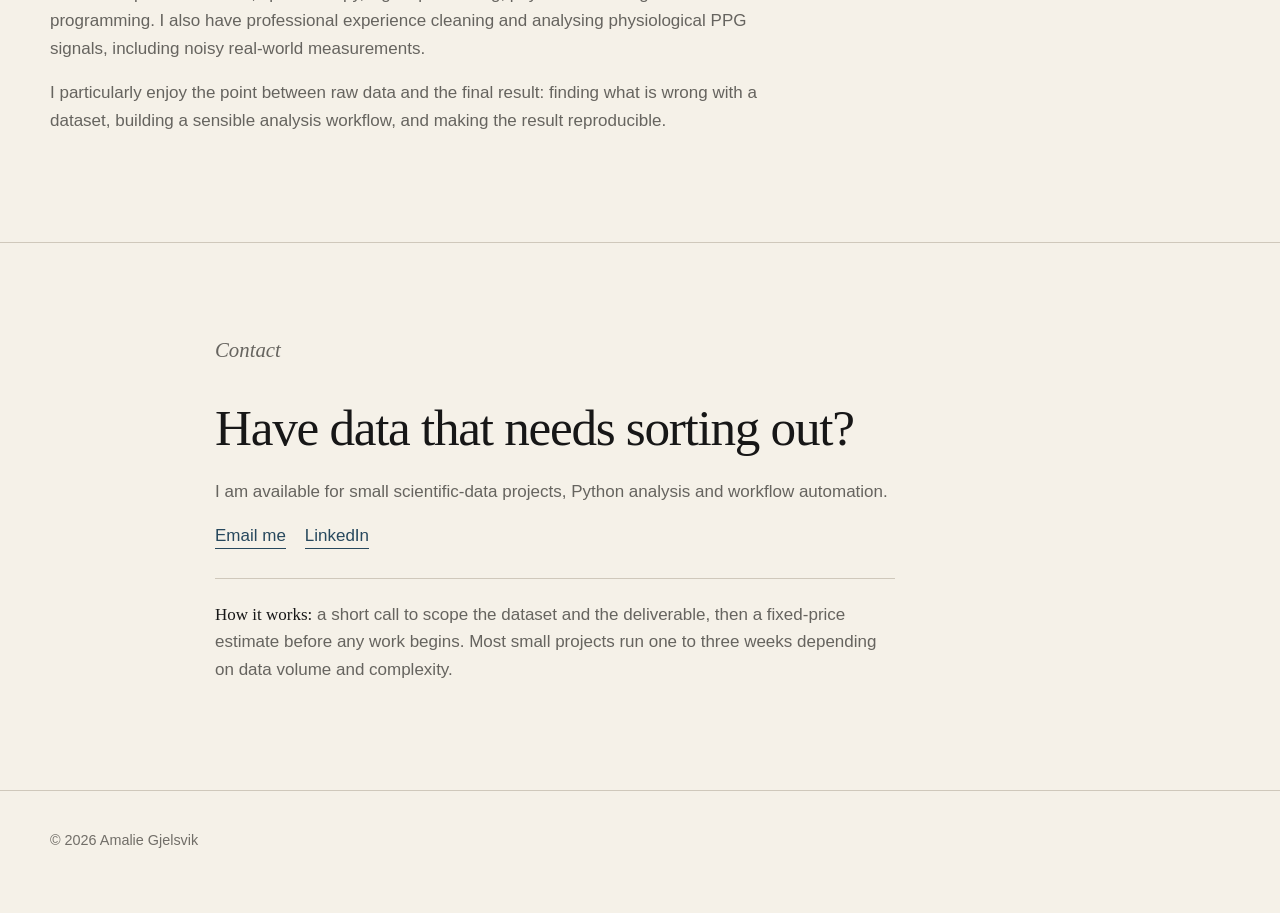
==== commit 9398e6f8: "Add files via upload" ====
--- a/index.html
+++ b/index.html
@@ -15,6 +15,7 @@
       <a href="#work">Work</a>
       <a href="#services">Services</a>
       <a href="#about">About</a>
+      <a href="#testimonials">Feedback</a>
       <a href="#contact">Contact</a>
     </nav>
   </div>
@@ -53,7 +54,11 @@
           <div class="project-number">01</div>
           <h3>Scientific data cleaning and calibration</h3>
           <p>Thirty inconsistent experimental files turned into a validated dataset, automated quality-control workflow and reproducible calibration analysis.</p>
-          <div class="project-skills">Python, pandas, data quality control, automation, visualisation</div>
+          <p class="project-outcome"><strong>Result:</strong> 30 inconsistent files consolidated into one validated, QC-flagged dataset ready for calibration analysis.</p>
+          <div class="project-meta">
+            <div class="project-skills">Python, pandas, data quality control, automation, visualisation</div>
+            <a class="code-link" href="YOUR_CO2_REPO_URL_HERE">Code</a>
+          </div>
         </div>
       </a>
 
@@ -63,7 +68,11 @@
           <div class="project-number">02</div>
           <h3>LIGO gravitational-wave signal processing</h3>
           <p>Real detector data processed using whitening, digital filtering, spectral analysis and detector time alignment.</p>
-          <div class="project-skills">SciPy, HDF5, FFT, filtering, cross-correlation, spectrograms</div>
+          <p class="project-outcome"><strong>Result:</strong> recovered the transient's timing to within 4.64 ms across the two detectors.</p>
+          <div class="project-meta">
+            <div class="project-skills">SciPy, HDF5, FFT, filtering, cross-correlation, spectrograms</div>
+            <a class="code-link" href="YOUR_LIGO_REPO_URL_HERE">Code</a>
+          </div>
         </div>
       </a>
 
@@ -73,7 +82,11 @@
           <div class="project-number">03</div>
           <h3>Solar Orbiter dust-impact modelling</h3>
           <p>Spacecraft telemetry processed and fitted with a physical model, then scaled to 1,920 events with automated quality control and population analysis.</p>
-          <div class="project-skills">Nonlinear fitting, CDF data, signal processing, physical modelling, batch analysis</div>
+          <p class="project-outcome"><strong>Result:</strong> 1,920 waveforms fitted automatically, yielding 1,550 quality-controlled events for population-level analysis.</p>
+          <div class="project-meta">
+            <div class="project-skills">Nonlinear fitting, CDF data, signal processing, physical modelling, batch analysis</div>
+            <a class="code-link" href="YOUR_SOLAR_ORBITER_REPO_URL_HERE">Code</a>
+          </div>
         </div>
       </a>
 
@@ -98,6 +111,22 @@
       <div class="service">
         <h3>Python automation</h3>
         <p>Reusable scripts for repetitive data processing, file handling, analysis and reporting workflows.</p>
+      </div>
+    </div>
+  </div>
+</section>
+
+<section class="section" id="testimonials">
+  <div class="container">
+    <p class="section-label">Client feedback</p>
+    <div class="testimonials">
+      <div class="testimonial">
+        <blockquote>“YOUR_TESTIMONIAL_QUOTE_ONE_HERE”</blockquote>
+        <cite>YOUR_NAME_HERE, YOUR_ROLE_OR_COMPANY_HERE</cite>
+      </div>
+      <div class="testimonial">
+        <blockquote>“YOUR_TESTIMONIAL_QUOTE_TWO_HERE”</blockquote>
+        <cite>YOUR_NAME_HERE, YOUR_ROLE_OR_COMPANY_HERE</cite>
       </div>
     </div>
   </div>
@@ -128,6 +157,7 @@
     <h2>Have data that needs sorting out?</h2>
     <p>I am available for small scientific-data projects, Python analysis and workflow automation.</p>
     <p><a class="text-link" href="mailto:gjelsvik.amalie@gmail.com">Email me</a>&nbsp;&nbsp;&nbsp; <a class="text-link" href="https://www.linkedin.com/in/amalie-gjelsvik/">LinkedIn</a></p>
+    <p class="process-note"><strong>How it works:</strong> a short call to scope the dataset and the deliverable, then a fixed-price estimate before any work begins. Most small projects run one to three weeks depending on data volume and complexity.</p>
   </div>
 </section>
 </main>
--- a/styles.css
+++ b/styles.css
@@ -49,7 +49,17 @@
 .project-image img{width:100%;height:auto;object-fit:contain;object-position:center}
 .project-number{font-family:Georgia,"Times New Roman",serif;font-style:italic;color:var(--accent);margin-bottom:12px}
 .project-text p{color:var(--muted);margin:0 0 16px}
-.project-skills{font-size:.92rem;color:#4a4742;border-top:1px solid var(--line);padding-top:12px;margin-top:18px}
+.project-outcome{font-size:.96rem;color:#4a4742;margin:0 0 16px}
+.project-outcome strong{font-family:Georgia,"Times New Roman",serif;font-weight:400;color:var(--accent)}
+.project-meta{display:flex;justify-content:space-between;align-items:baseline;gap:18px;border-top:1px solid var(--line);padding-top:12px;margin-top:18px}
+.project-skills{font-size:.92rem;color:#4a4742}
+.code-link{font-size:.92rem;color:var(--accent);text-decoration:none;border-bottom:1px solid var(--accent);padding-bottom:2px;white-space:nowrap}
+.code-link:hover{opacity:.72}
+.testimonials{display:grid;grid-template-columns:1fr 1fr;gap:60px}
+.testimonial blockquote{margin:0 0 16px;font-family:Georgia,"Times New Roman",serif;font-style:italic;font-weight:400;font-size:1.3rem;line-height:1.45;color:var(--ink)}
+.testimonial cite{font-style:normal;color:var(--muted);font-size:.92rem}
+.process-note{margin-top:28px;padding-top:22px;border-top:1px solid var(--line);color:var(--muted);max-width:680px}
+.process-note strong{font-family:Georgia,"Times New Roman",serif;font-weight:400;color:var(--ink)}
 .about-grid{display:grid;grid-template-columns:1.3fr .7fr;gap:80px}
 .about-copy p{color:var(--muted);max-width:720px}
 .about-details{border-top:1px solid var(--ink);padding-top:18px}
@@ -72,7 +82,8 @@
 .tools{color:#4f4c47;border-top:1px solid var(--line);margin-top:26px;padding-top:14px;font-size:.94rem}
 @media(max-width:850px){
   .container{width:min(var(--max),calc(100% - 30px))}
-  .services,.about-grid,.case-grid,.project-row,.project-row:nth-child(even),.credibility-inner{grid-template-columns:1fr}
+  .services,.about-grid,.case-grid,.project-row,.project-row:nth-child(even),.credibility-inner,.testimonials{grid-template-columns:1fr}
+  .project-meta{flex-direction:column;align-items:flex-start;gap:8px}
   .project-row:nth-child(even) .project-image,.project-row:nth-child(even) .project-text{order:initial}
   .hero{padding:80px 0 64px}
   .section,.case-section{padding:65px 0}
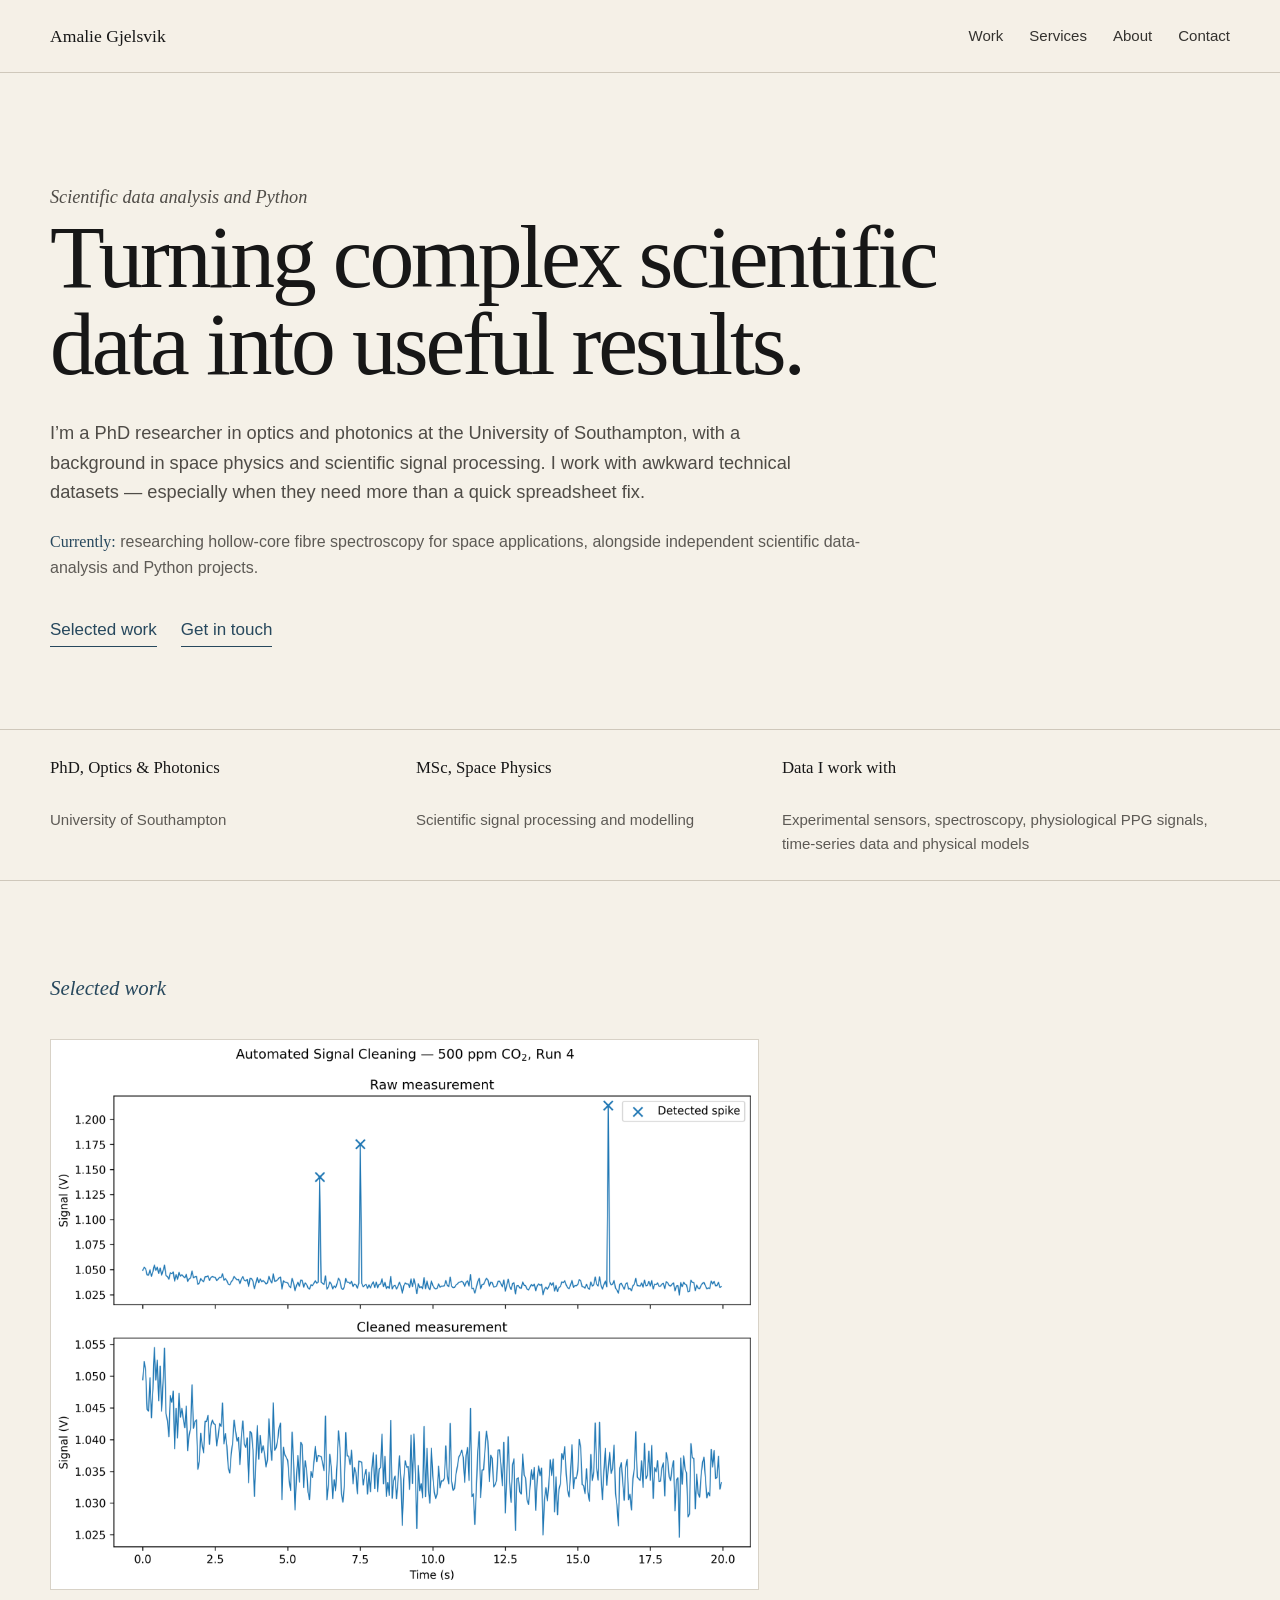
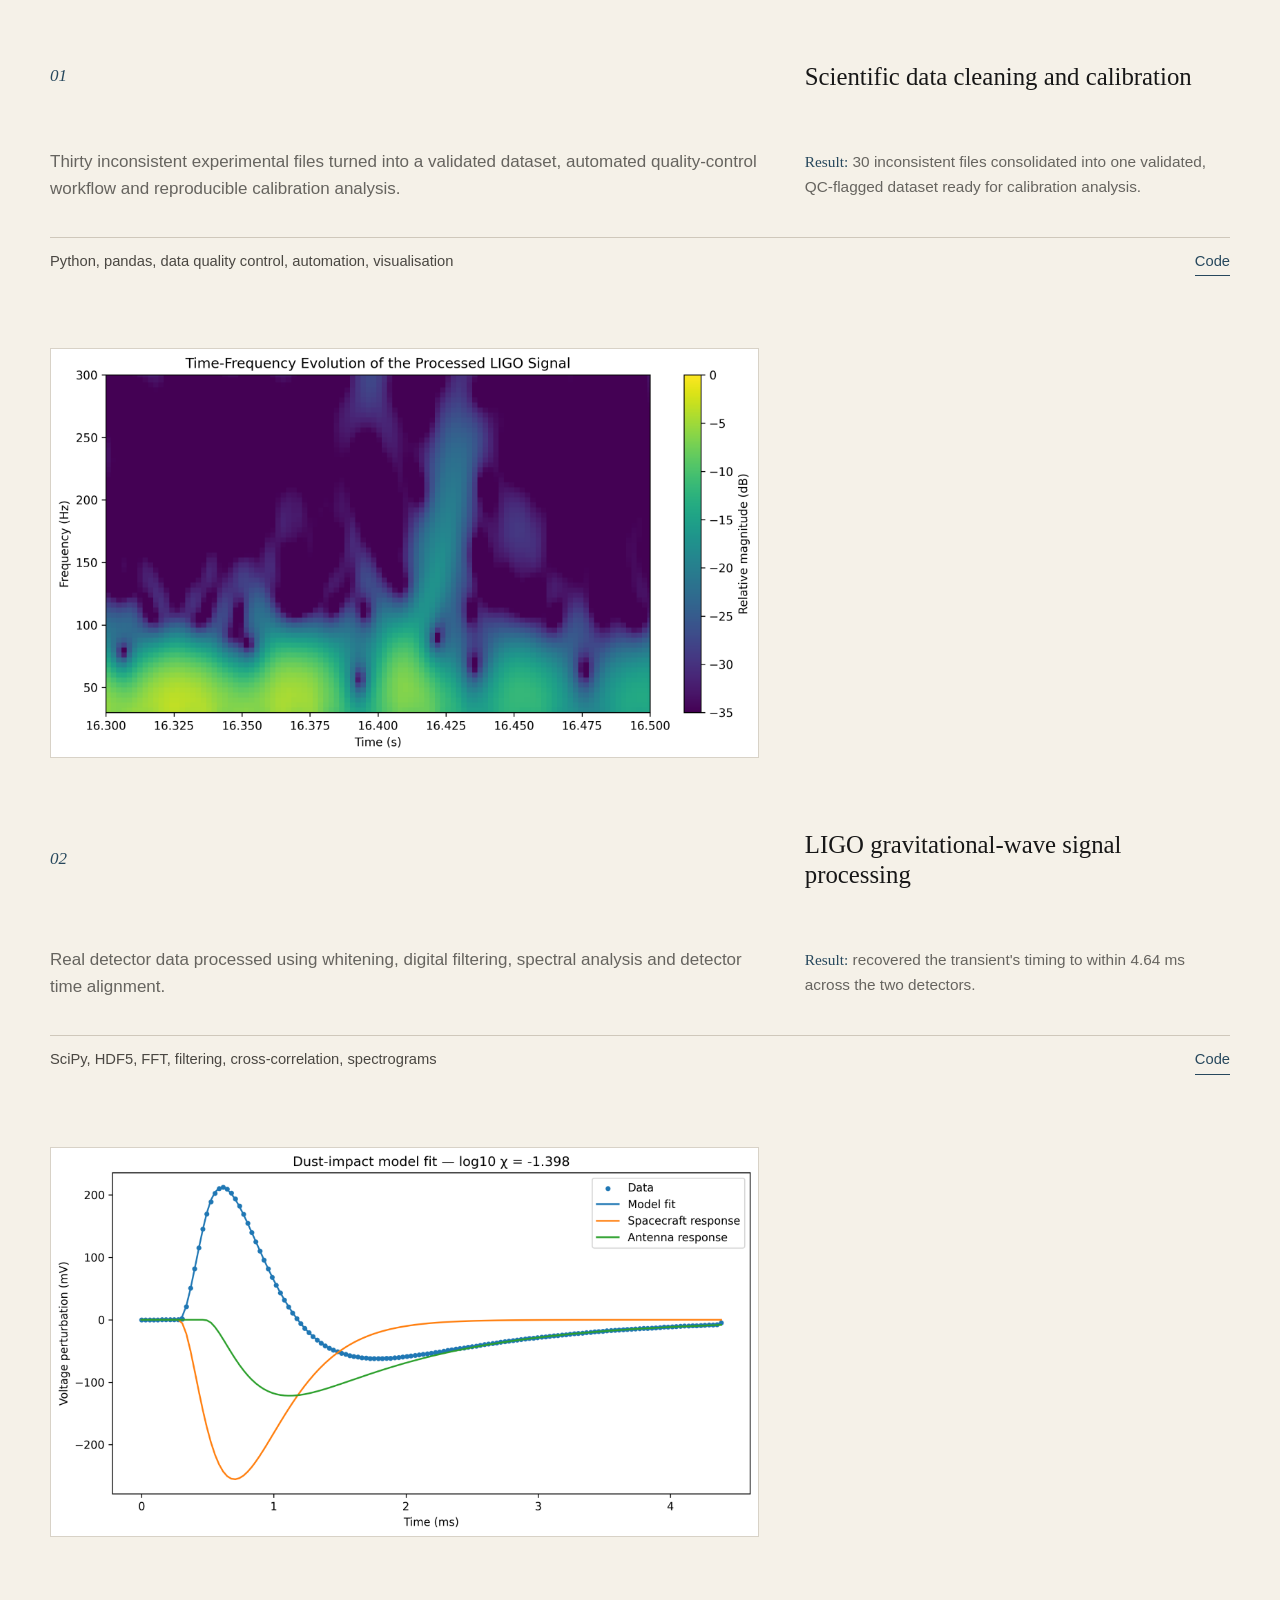
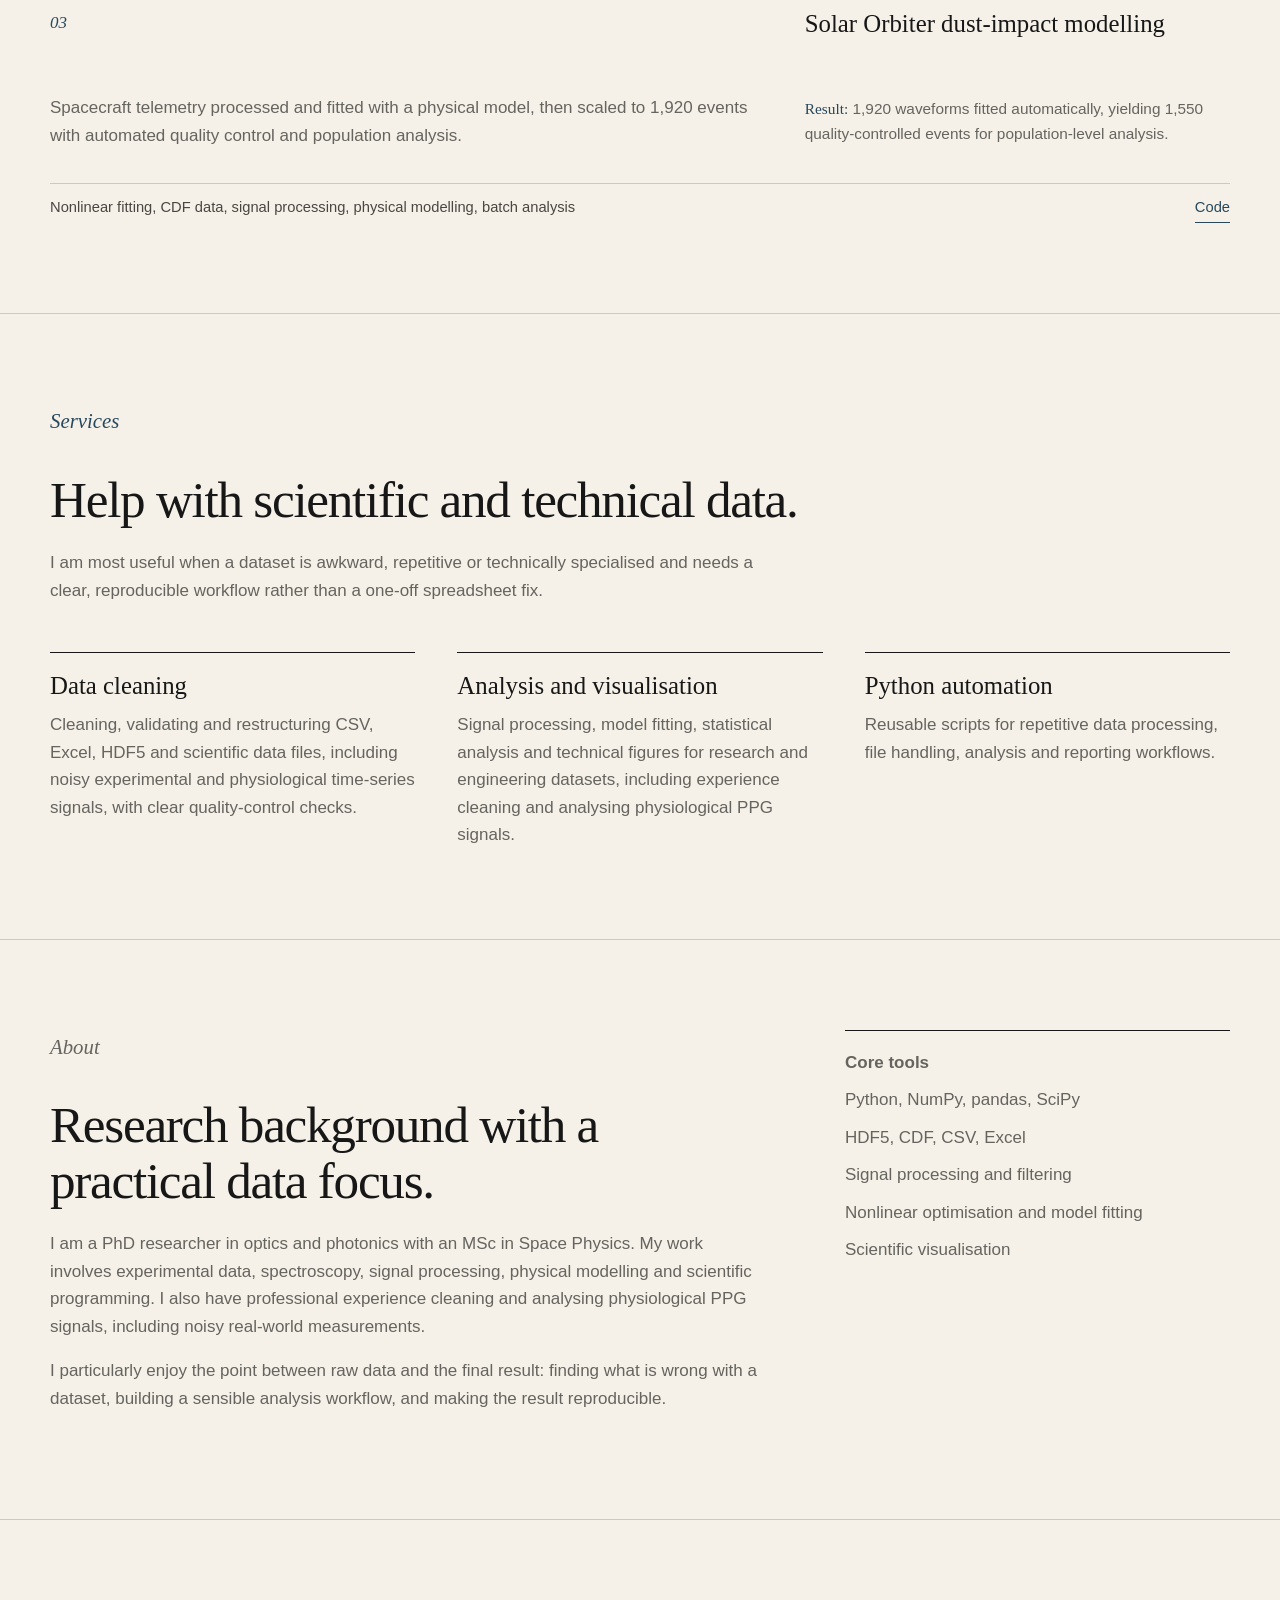
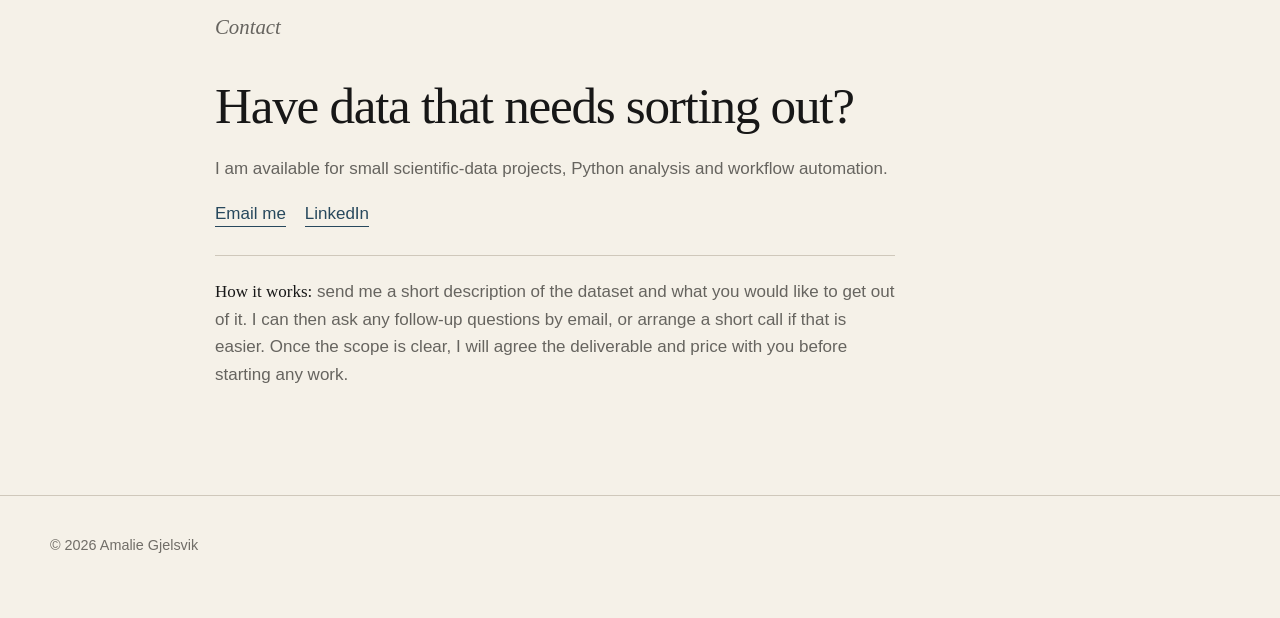
==== commit bf4e4066: "Remove placeholder testimonials and revise project/process layout text" ====
--- a/index.html
+++ b/index.html
@@ -15,7 +15,6 @@
       <a href="#work">Work</a>
       <a href="#services">Services</a>
       <a href="#about">About</a>
-      <a href="#testimonials">Feedback</a>
       <a href="#contact">Contact</a>
     </nav>
   </div>
@@ -116,22 +115,6 @@
   </div>
 </section>
 
-<section class="section" id="testimonials">
-  <div class="container">
-    <p class="section-label">Client feedback</p>
-    <div class="testimonials">
-      <div class="testimonial">
-        <blockquote>“YOUR_TESTIMONIAL_QUOTE_ONE_HERE”</blockquote>
-        <cite>YOUR_NAME_HERE, YOUR_ROLE_OR_COMPANY_HERE</cite>
-      </div>
-      <div class="testimonial">
-        <blockquote>“YOUR_TESTIMONIAL_QUOTE_TWO_HERE”</blockquote>
-        <cite>YOUR_NAME_HERE, YOUR_ROLE_OR_COMPANY_HERE</cite>
-      </div>
-    </div>
-  </div>
-</section>
-
 <section class="section" id="about">
   <div class="container about-grid">
     <div class="about-copy">
@@ -157,7 +140,7 @@
     <h2>Have data that needs sorting out?</h2>
     <p>I am available for small scientific-data projects, Python analysis and workflow automation.</p>
     <p><a class="text-link" href="mailto:gjelsvik.amalie@gmail.com">Email me</a>&nbsp;&nbsp;&nbsp; <a class="text-link" href="https://www.linkedin.com/in/amalie-gjelsvik/">LinkedIn</a></p>
-    <p class="process-note"><strong>How it works:</strong> a short call to scope the dataset and the deliverable, then a fixed-price estimate before any work begins. Most small projects run one to three weeks depending on data volume and complexity.</p>
+    <p class="process-note"><strong>How it works:</strong> send me a short description of the dataset and what you would like to get out of it. I can then ask any follow-up questions by email, or arrange a short call if that is easier. Once the scope is clear, I will agree the deliverable and price with you before starting any work.</p>
   </div>
 </section>
 </main>
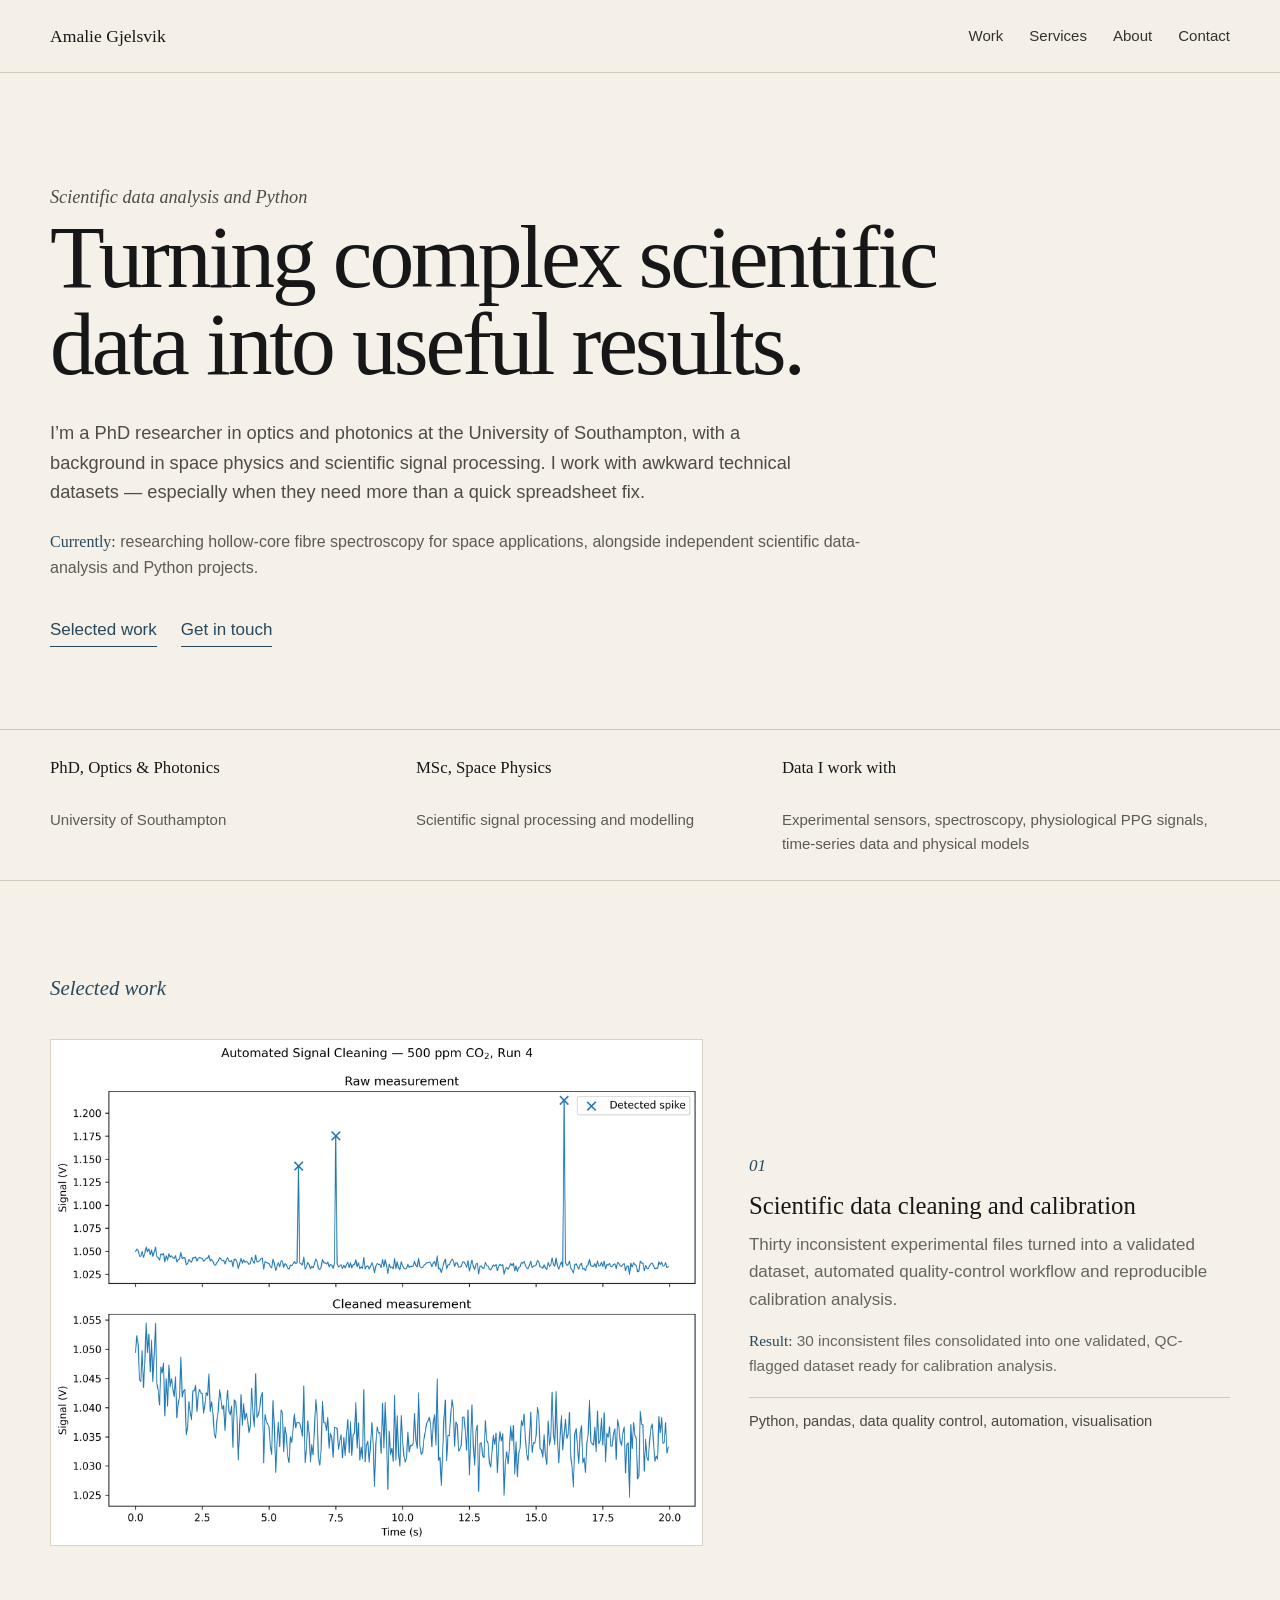
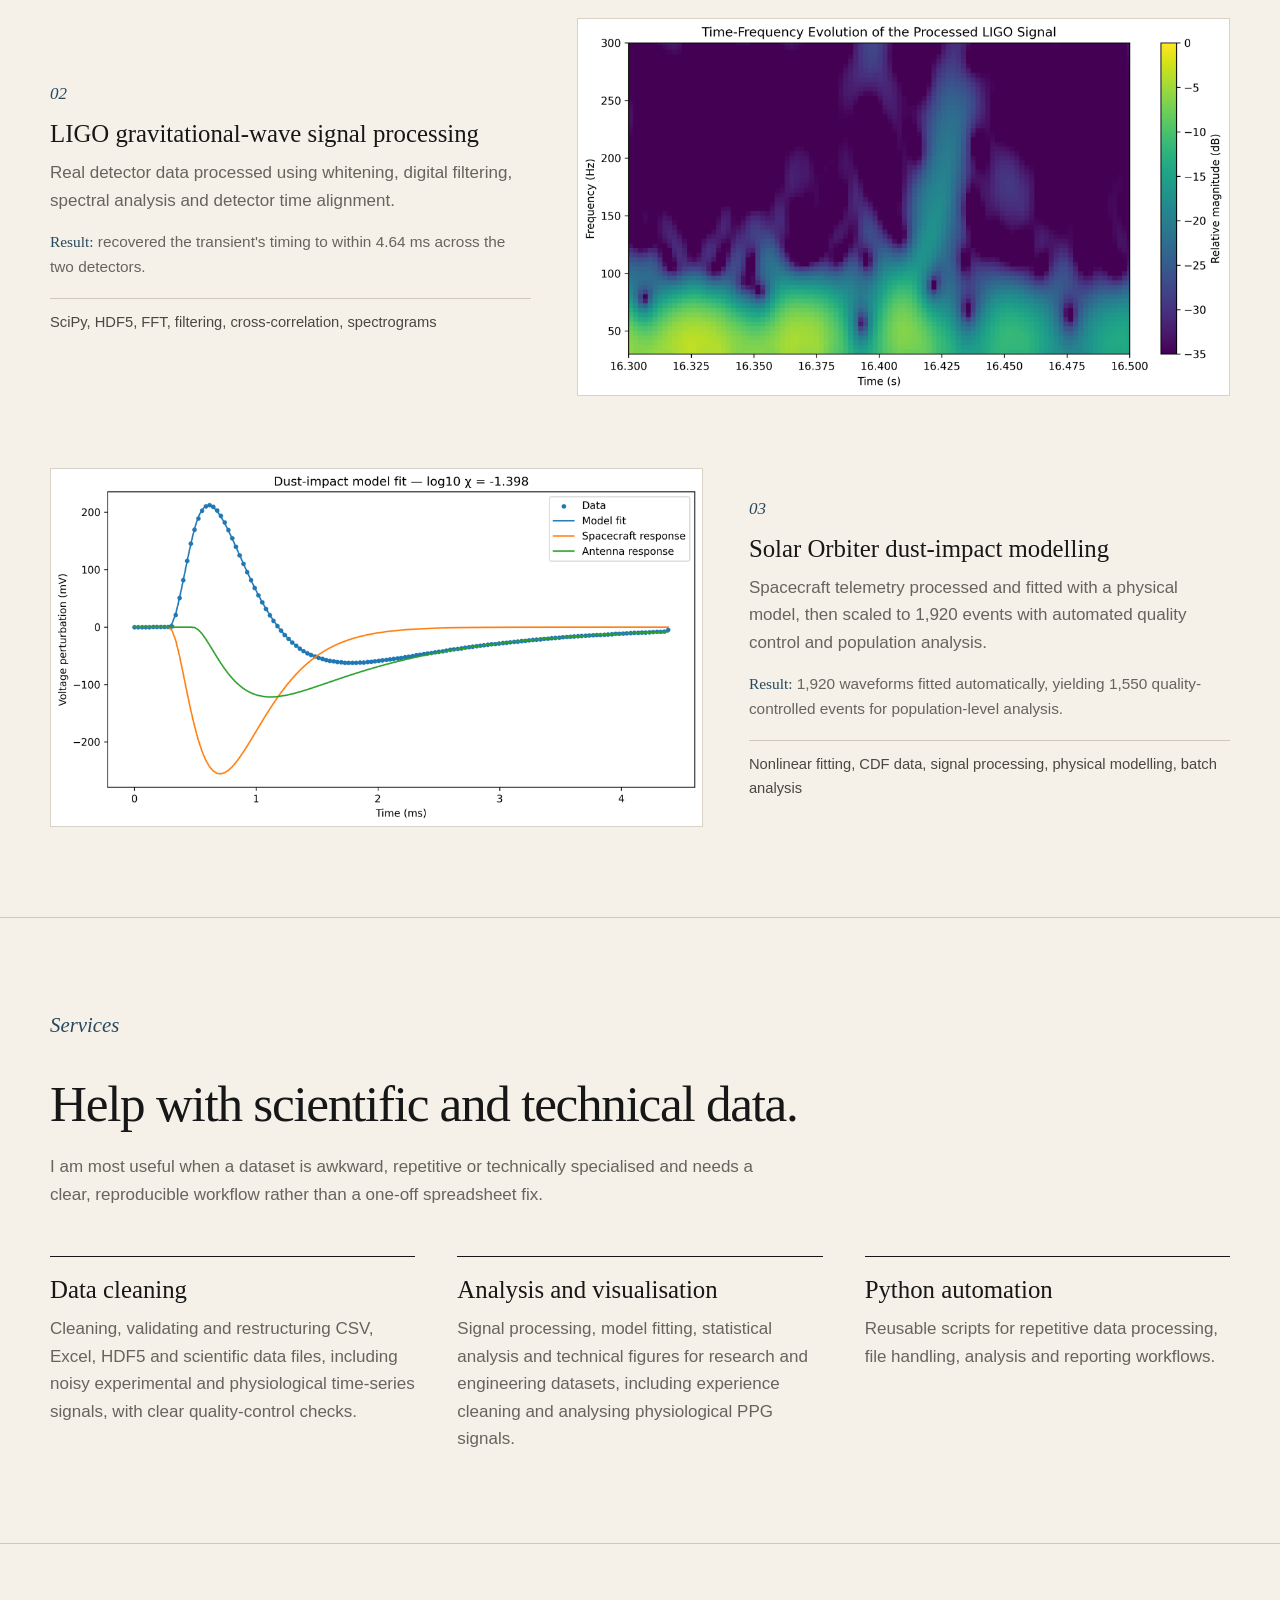
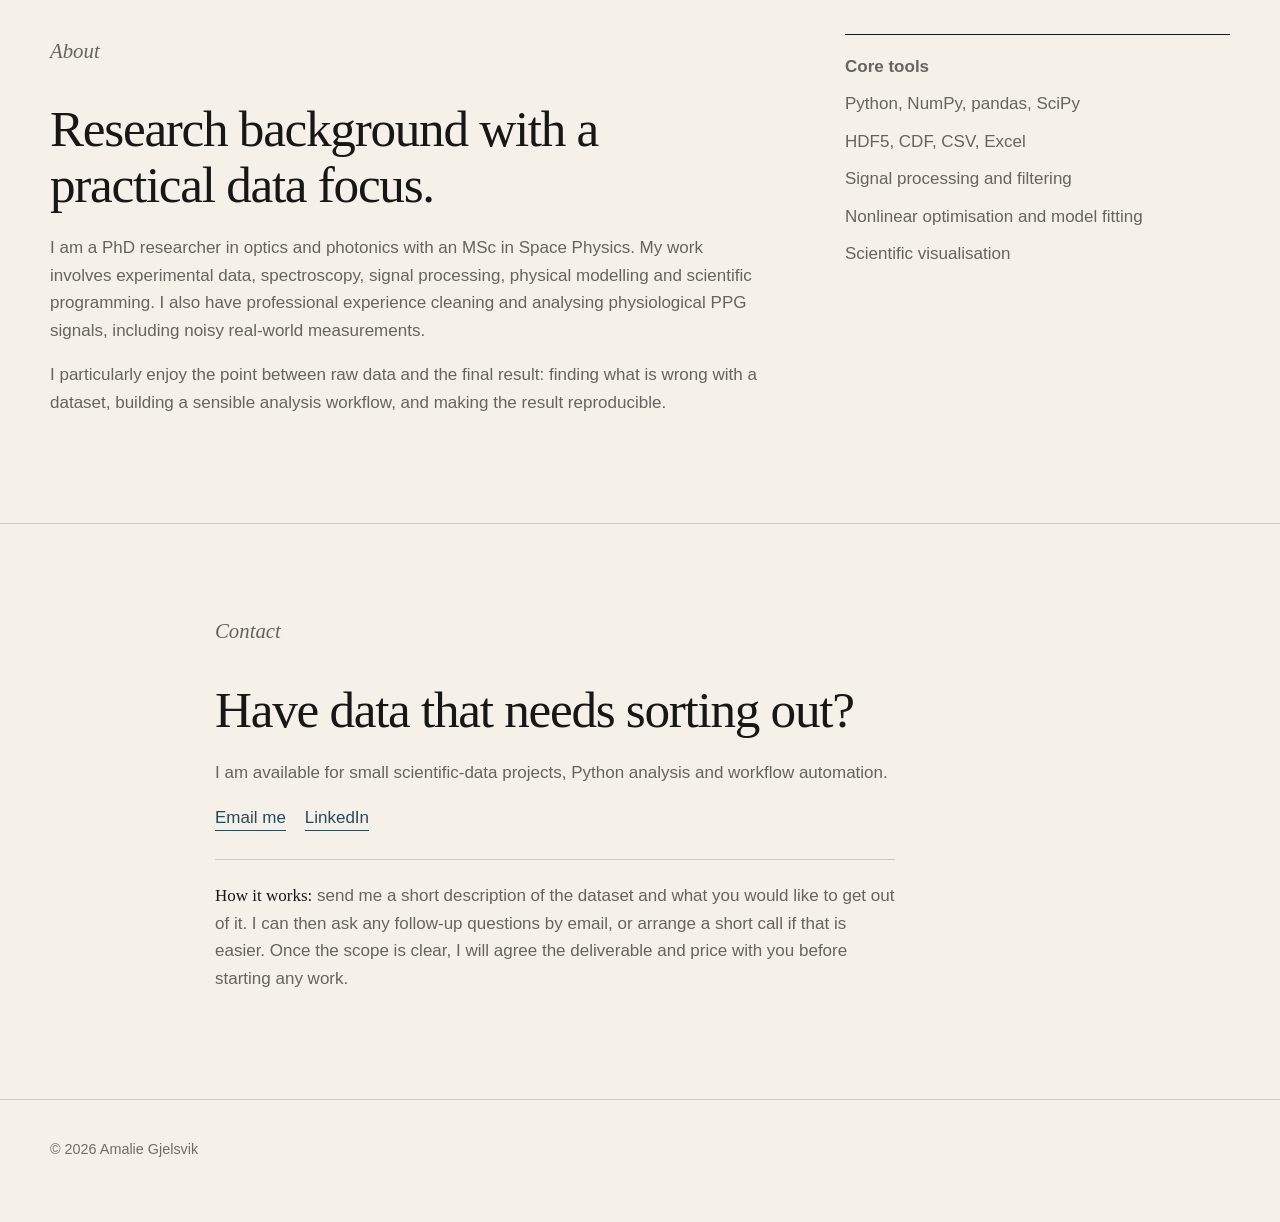
==== commit 19aae4e7: "Fix project row HTML so image and text stay side by side" ====
--- a/index.html
+++ b/index.html
@@ -56,7 +56,6 @@
           <p class="project-outcome"><strong>Result:</strong> 30 inconsistent files consolidated into one validated, QC-flagged dataset ready for calibration analysis.</p>
           <div class="project-meta">
             <div class="project-skills">Python, pandas, data quality control, automation, visualisation</div>
-            <a class="code-link" href="YOUR_CO2_REPO_URL_HERE">Code</a>
           </div>
         </div>
       </a>
@@ -70,7 +69,6 @@
           <p class="project-outcome"><strong>Result:</strong> recovered the transient's timing to within 4.64 ms across the two detectors.</p>
           <div class="project-meta">
             <div class="project-skills">SciPy, HDF5, FFT, filtering, cross-correlation, spectrograms</div>
-            <a class="code-link" href="YOUR_LIGO_REPO_URL_HERE">Code</a>
           </div>
         </div>
       </a>
@@ -84,7 +82,6 @@
           <p class="project-outcome"><strong>Result:</strong> 1,920 waveforms fitted automatically, yielding 1,550 quality-controlled events for population-level analysis.</p>
           <div class="project-meta">
             <div class="project-skills">Nonlinear fitting, CDF data, signal processing, physical modelling, batch analysis</div>
-            <a class="code-link" href="YOUR_SOLAR_ORBITER_REPO_URL_HERE">Code</a>
           </div>
         </div>
       </a>
--- a/styles.css
+++ b/styles.css
@@ -40,13 +40,12 @@
 .services{display:grid;grid-template-columns:repeat(3,1fr);gap:42px}
 .service{border-top:1px solid var(--ink);padding-top:18px}
 .service p{color:var(--muted);margin:0}
-.projects{display:grid;gap:72px}
-.project-row{display:grid;grid-template-columns:1.25fr .75fr;gap:46px;align-items:center;text-decoration:none}
-.project-row:nth-child(even){grid-template-columns:.75fr 1.25fr}
-.project-row:nth-child(even) .project-image{order:2}
-.project-row:nth-child(even) .project-text{order:1}
-.project-image{background:#fff;border:1px solid #d8d2c7;overflow:hidden}
+.projects{display:flex;flex-direction:column;gap:72px}
+.project-row{display:flex;flex-direction:row;gap:46px;align-items:center;text-decoration:none}
+.project-row:nth-child(even){flex-direction:row-reverse}
+.project-image{background:#fff;border:1px solid #d8d2c7;overflow:hidden;flex:1.15 1 0;min-width:0}
 .project-image img{width:100%;height:auto;object-fit:contain;object-position:center}
+.project-text{flex:.85 1 0;min-width:0}
 .project-number{font-family:Georgia,"Times New Roman",serif;font-style:italic;color:var(--accent);margin-bottom:12px}
 .project-text p{color:var(--muted);margin:0 0 16px}
 .project-outcome{font-size:.96rem;color:#4a4742;margin:0 0 16px}
@@ -82,9 +81,10 @@
 .tools{color:#4f4c47;border-top:1px solid var(--line);margin-top:26px;padding-top:14px;font-size:.94rem}
 @media(max-width:850px){
   .container{width:min(var(--max),calc(100% - 30px))}
-  .services,.about-grid,.case-grid,.project-row,.project-row:nth-child(even),.credibility-inner,.testimonials{grid-template-columns:1fr}
+  .services,.about-grid,.case-grid,.credibility-inner,.testimonials{grid-template-columns:1fr}
+  .project-row,.project-row:nth-child(even){flex-direction:column}
+  .project-image,.project-text{width:100%;flex:none}
   .project-meta{flex-direction:column;align-items:flex-start;gap:8px}
-  .project-row:nth-child(even) .project-image,.project-row:nth-child(even) .project-text{order:initial}
   .hero{padding:80px 0 64px}
   .section,.case-section{padding:65px 0}
   .credibility-strip{padding:20px 0}
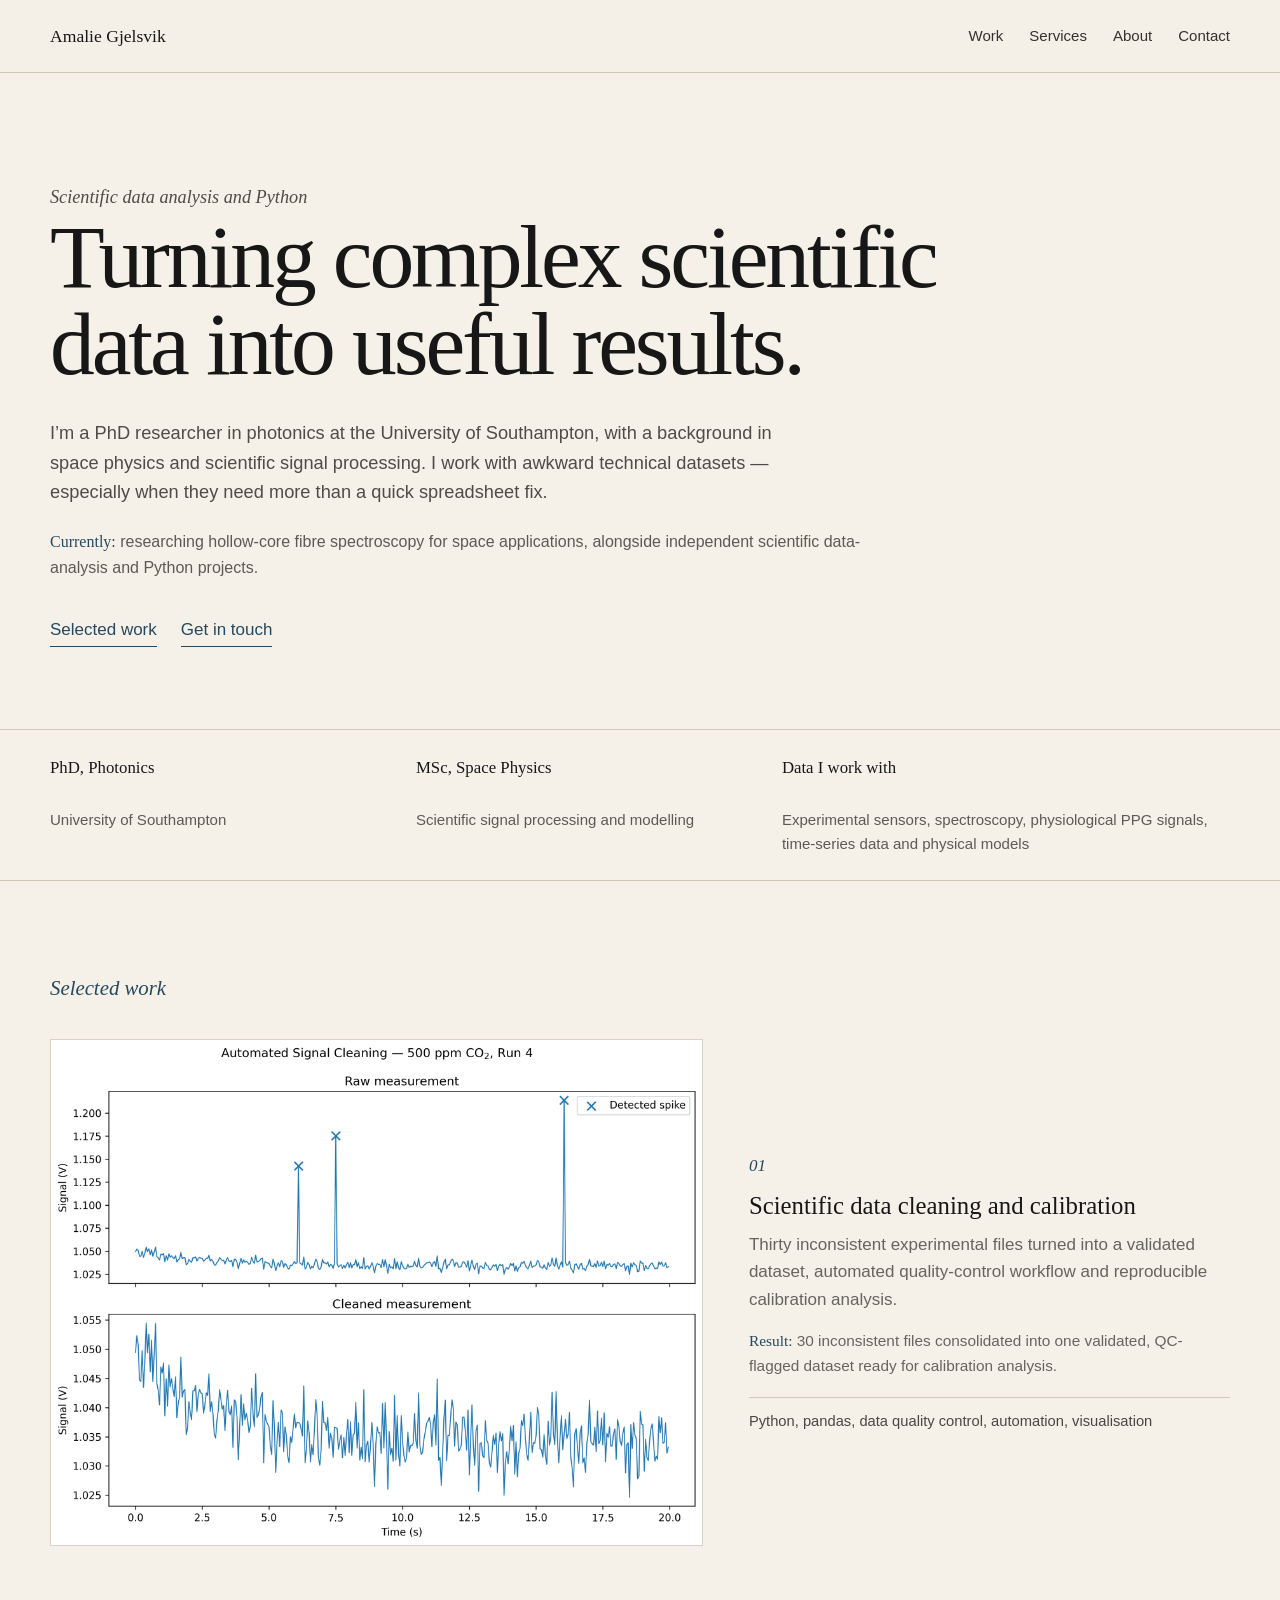
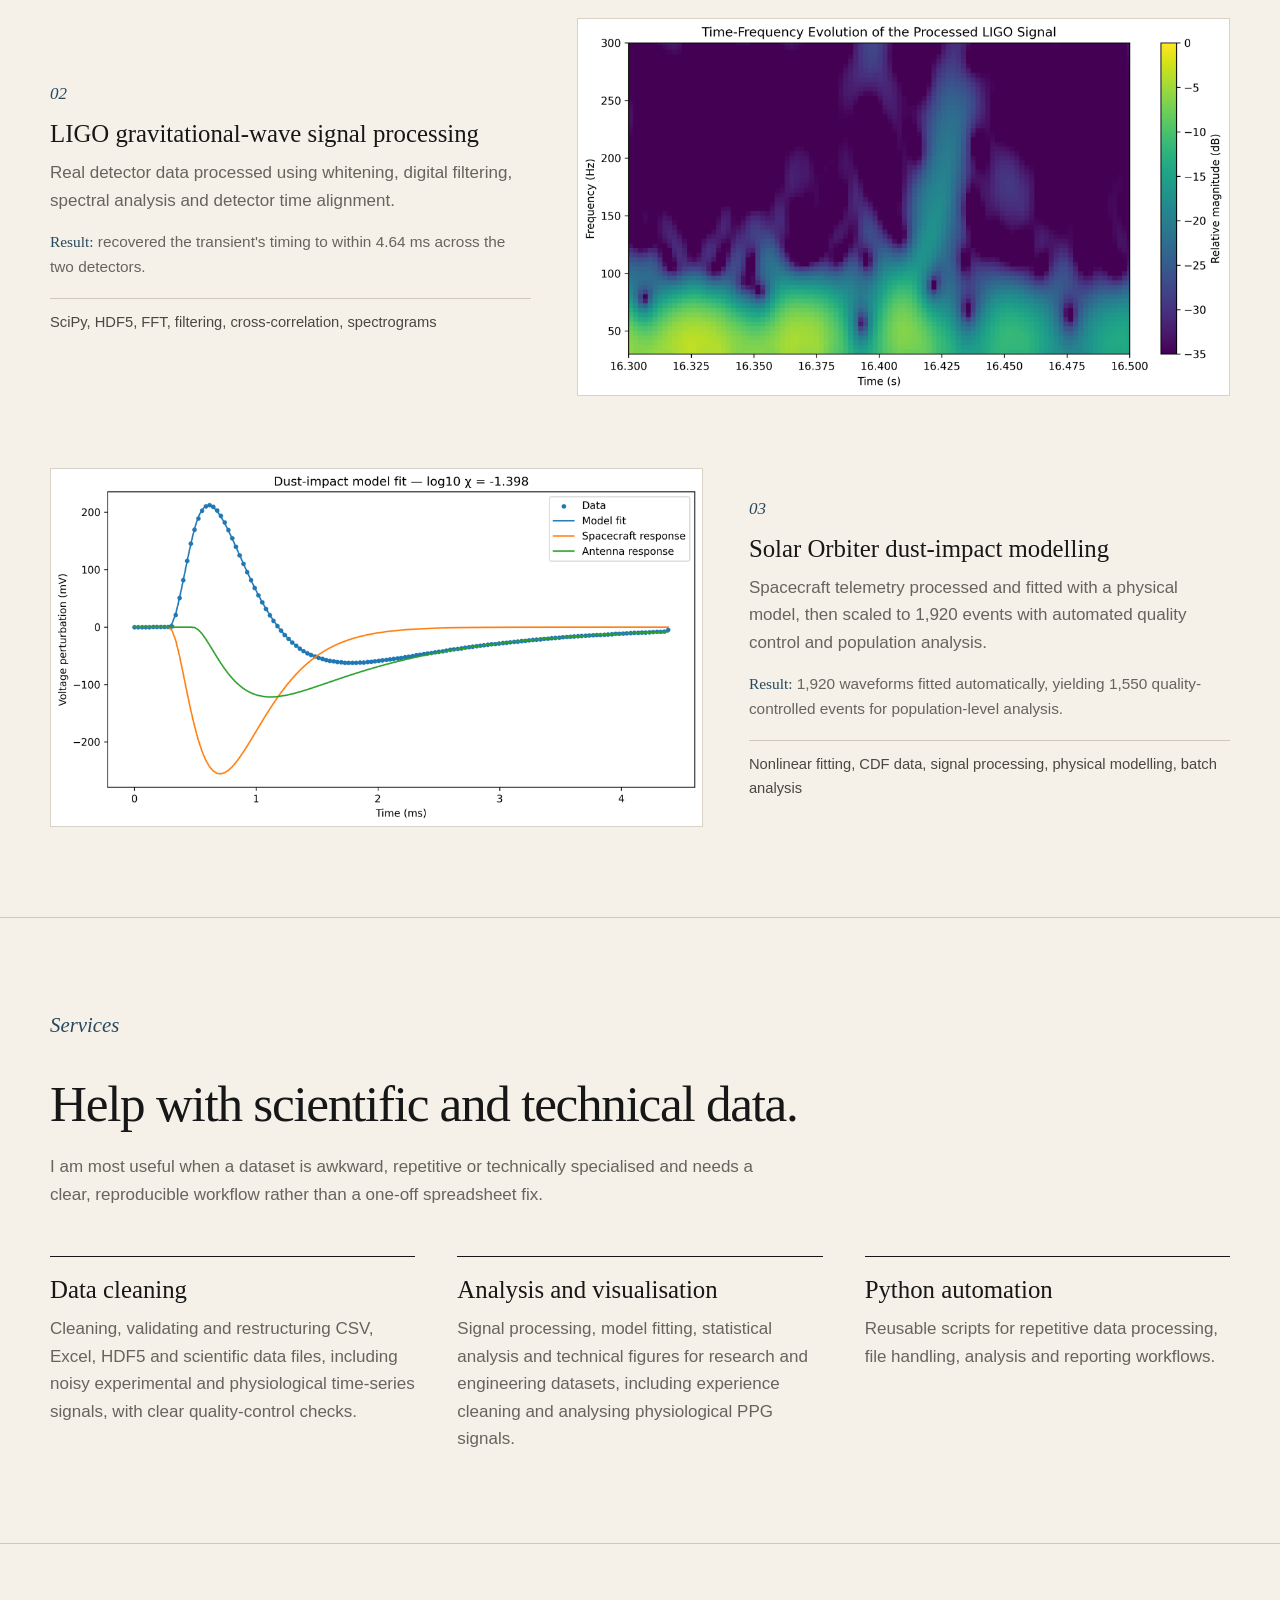
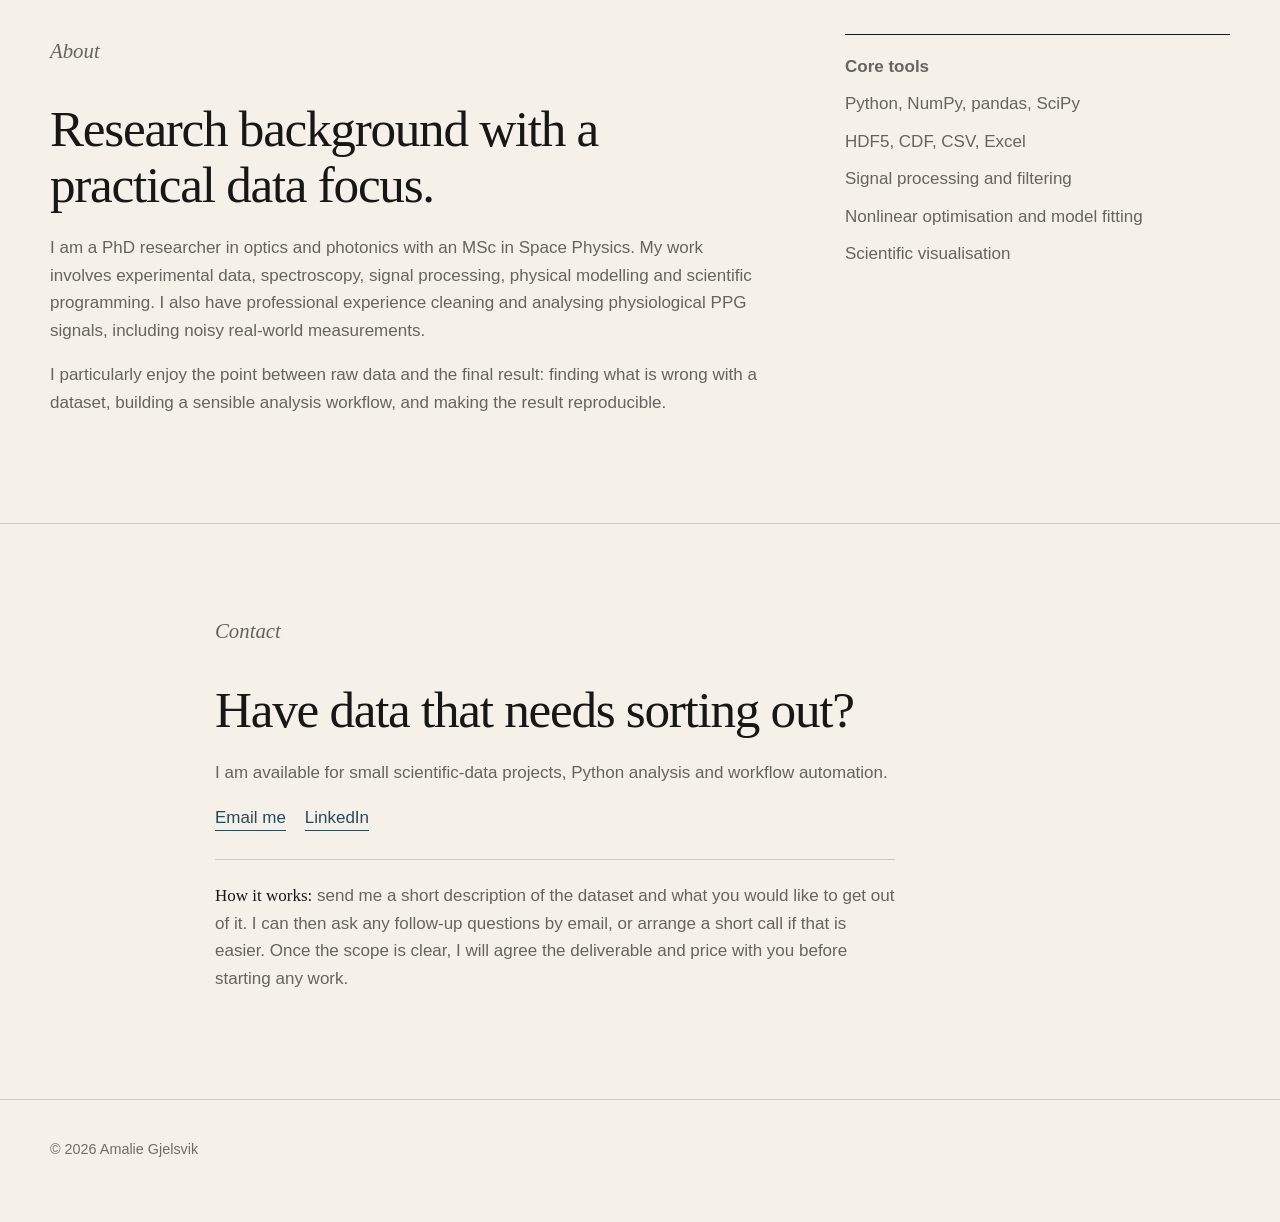
==== commit 3fa7df0b: "Update index.html" ====
--- a/index.html
+++ b/index.html
@@ -25,7 +25,7 @@
   <div class="container">
     <p class="kicker">Scientific data analysis and Python</p>
     <h1>Turning complex scientific data into useful results.</h1>
-    <p>I’m a PhD researcher in optics and photonics at the University of Southampton, with a background in space physics and scientific signal processing. I work with awkward technical datasets — especially when they need more than a quick spreadsheet fix.</p>
+    <p>I’m a PhD researcher in photonics at the University of Southampton, with a background in space physics and scientific signal processing. I work with awkward technical datasets — especially when they need more than a quick spreadsheet fix.</p>
     <p class="research-context"><strong>Currently:</strong> researching hollow-core fibre spectroscopy for space applications, alongside independent scientific data-analysis and Python projects.</p>
     <div class="hero-links">
       <a class="text-link" href="#work">Selected work</a>
@@ -36,7 +36,7 @@
 
 <section class="credibility-strip">
   <div class="container credibility-inner">
-    <p><strong>PhD, Optics & Photonics</strong><br>University of Southampton</p>
+    <p><strong>PhD, Photonics</strong><br>University of Southampton</p>
     <p><strong>MSc, Space Physics</strong><br>Scientific signal processing and modelling</p>
     <p><strong>Data I work with</strong><br>Experimental sensors, spectroscopy, physiological PPG signals, time-series data and physical models</p>
   </div>
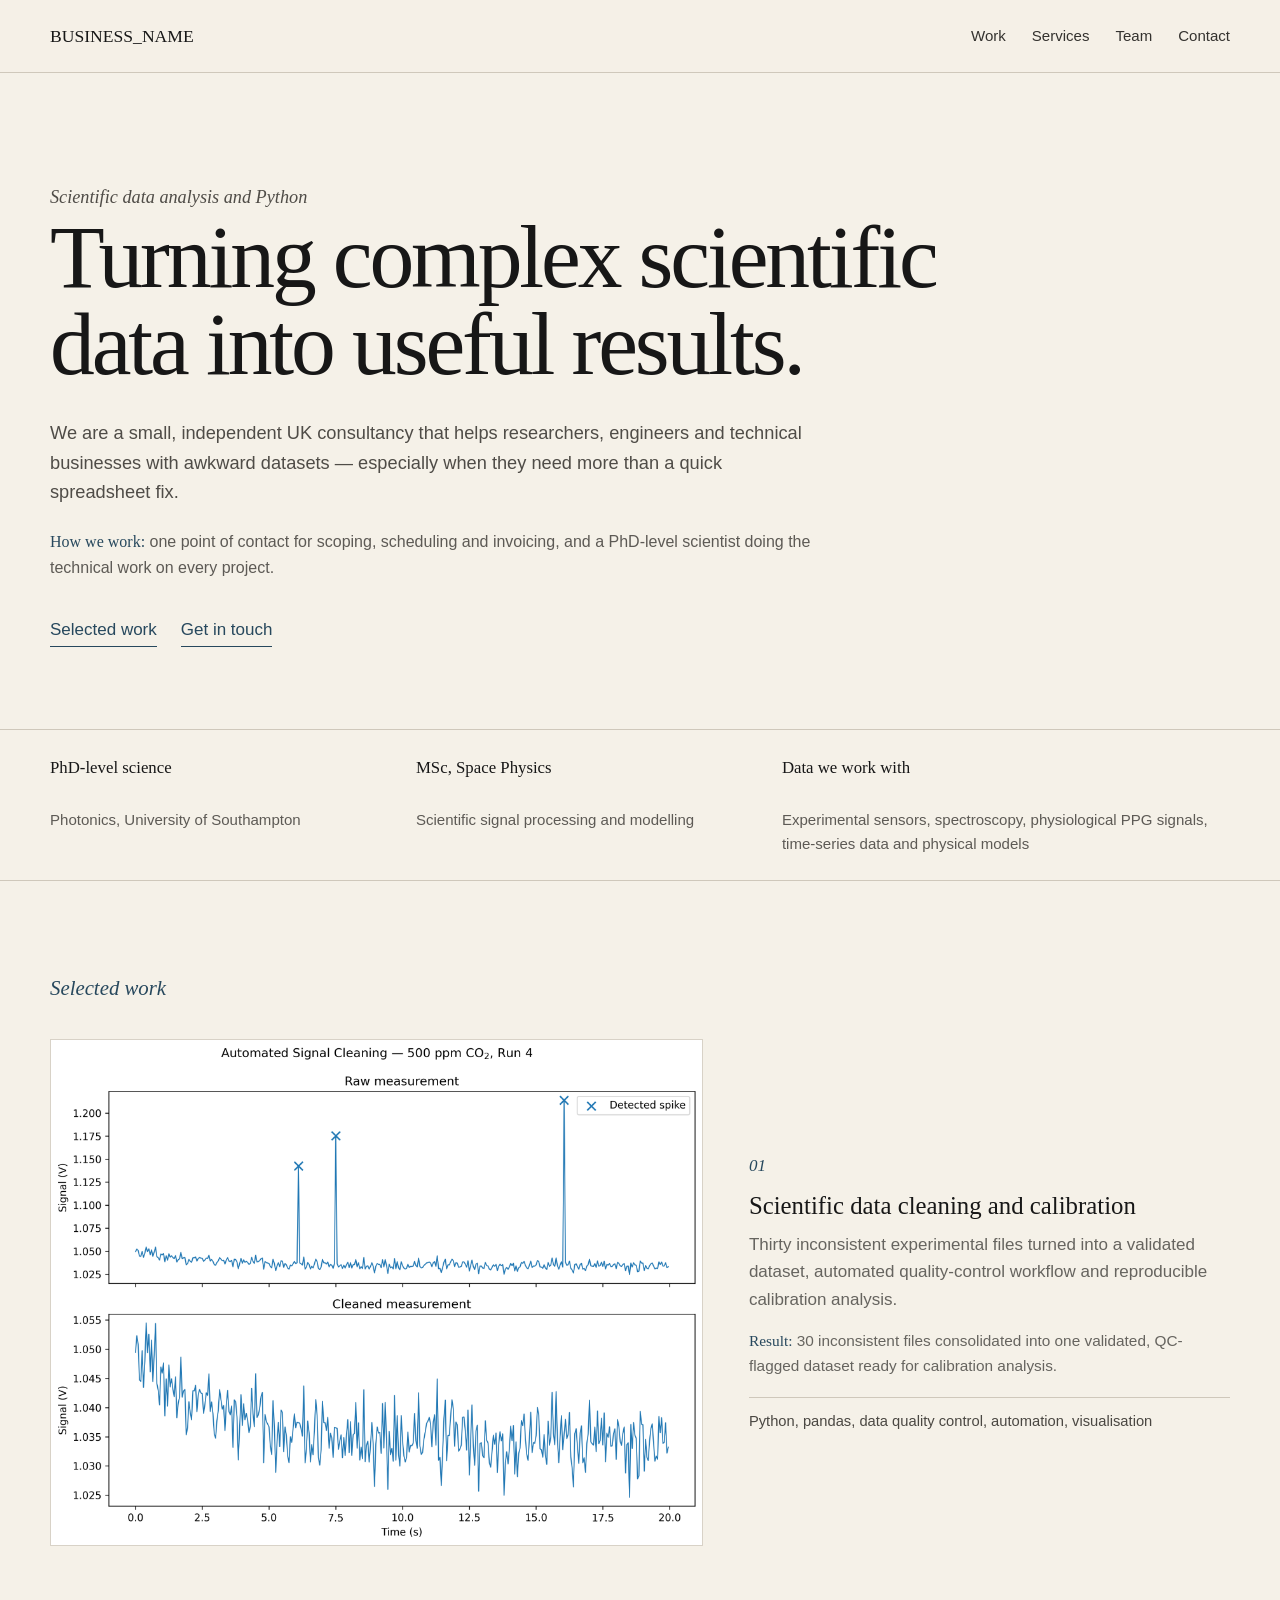
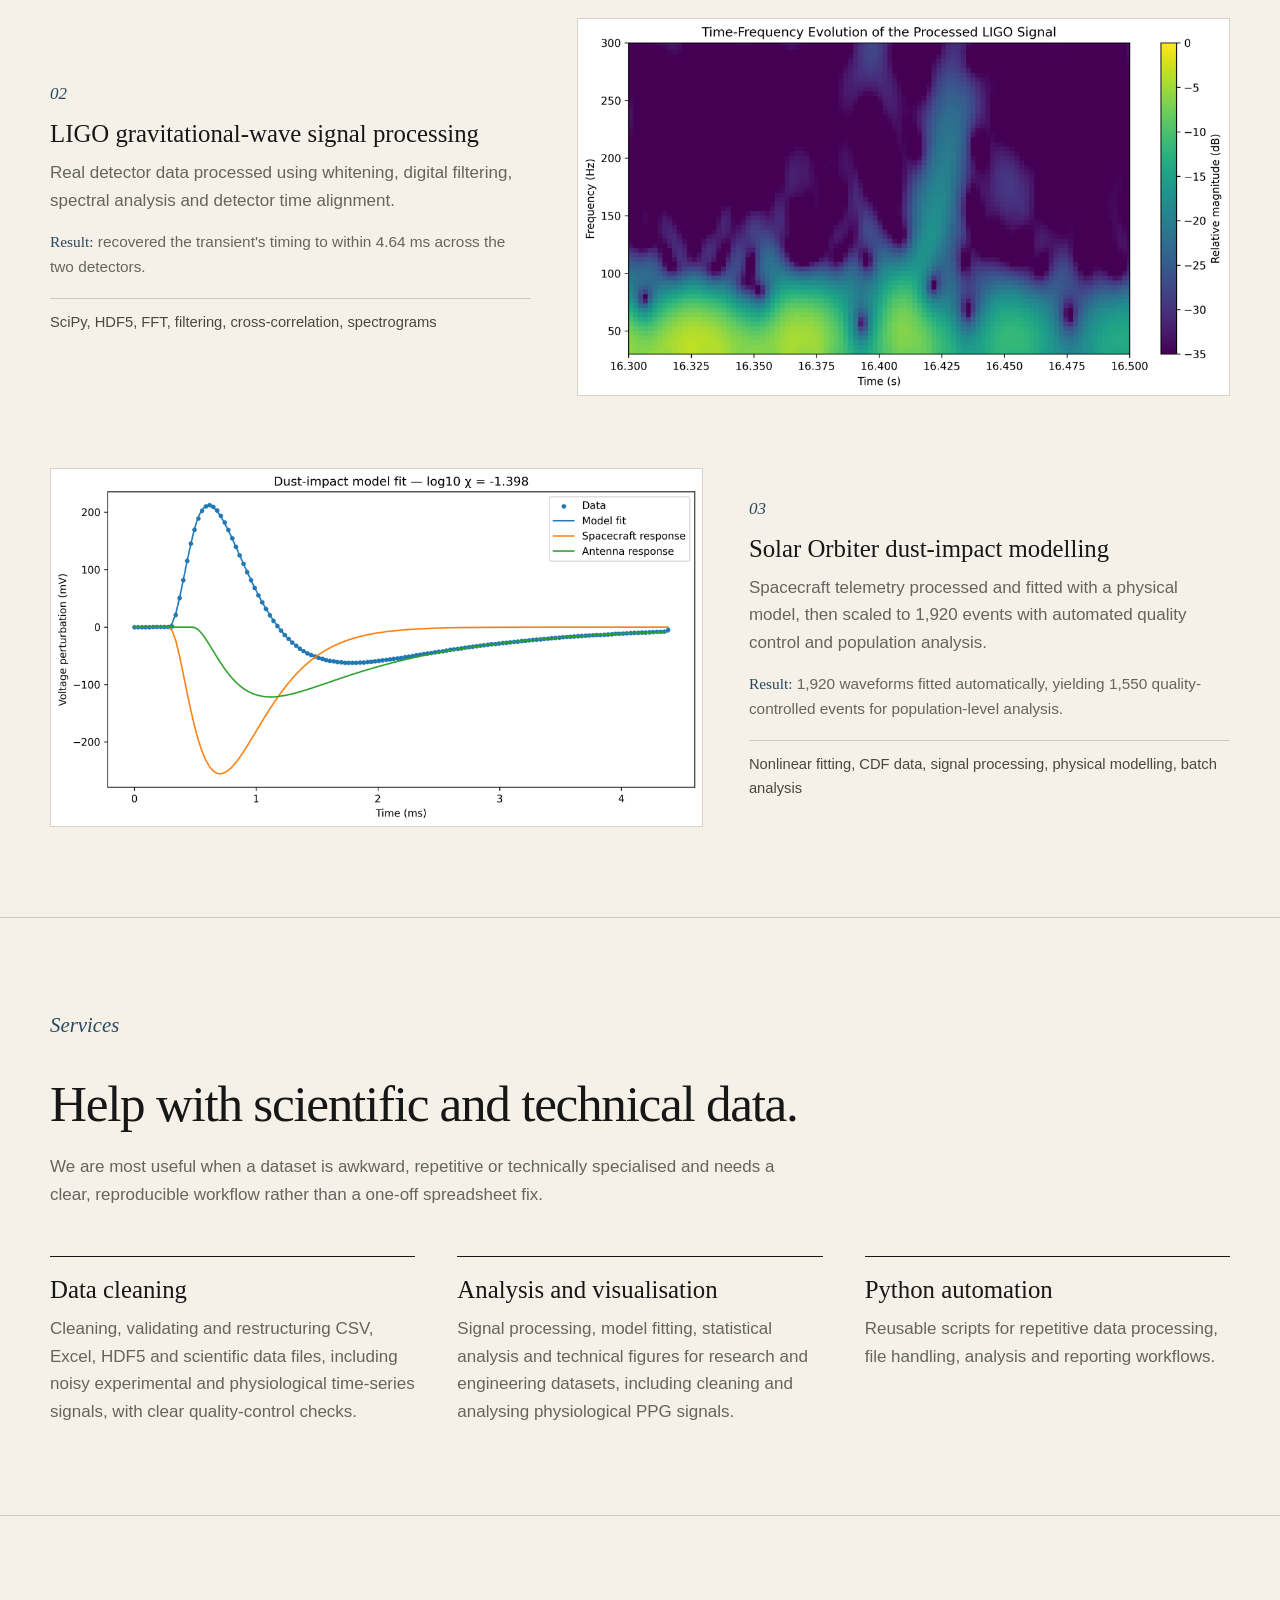
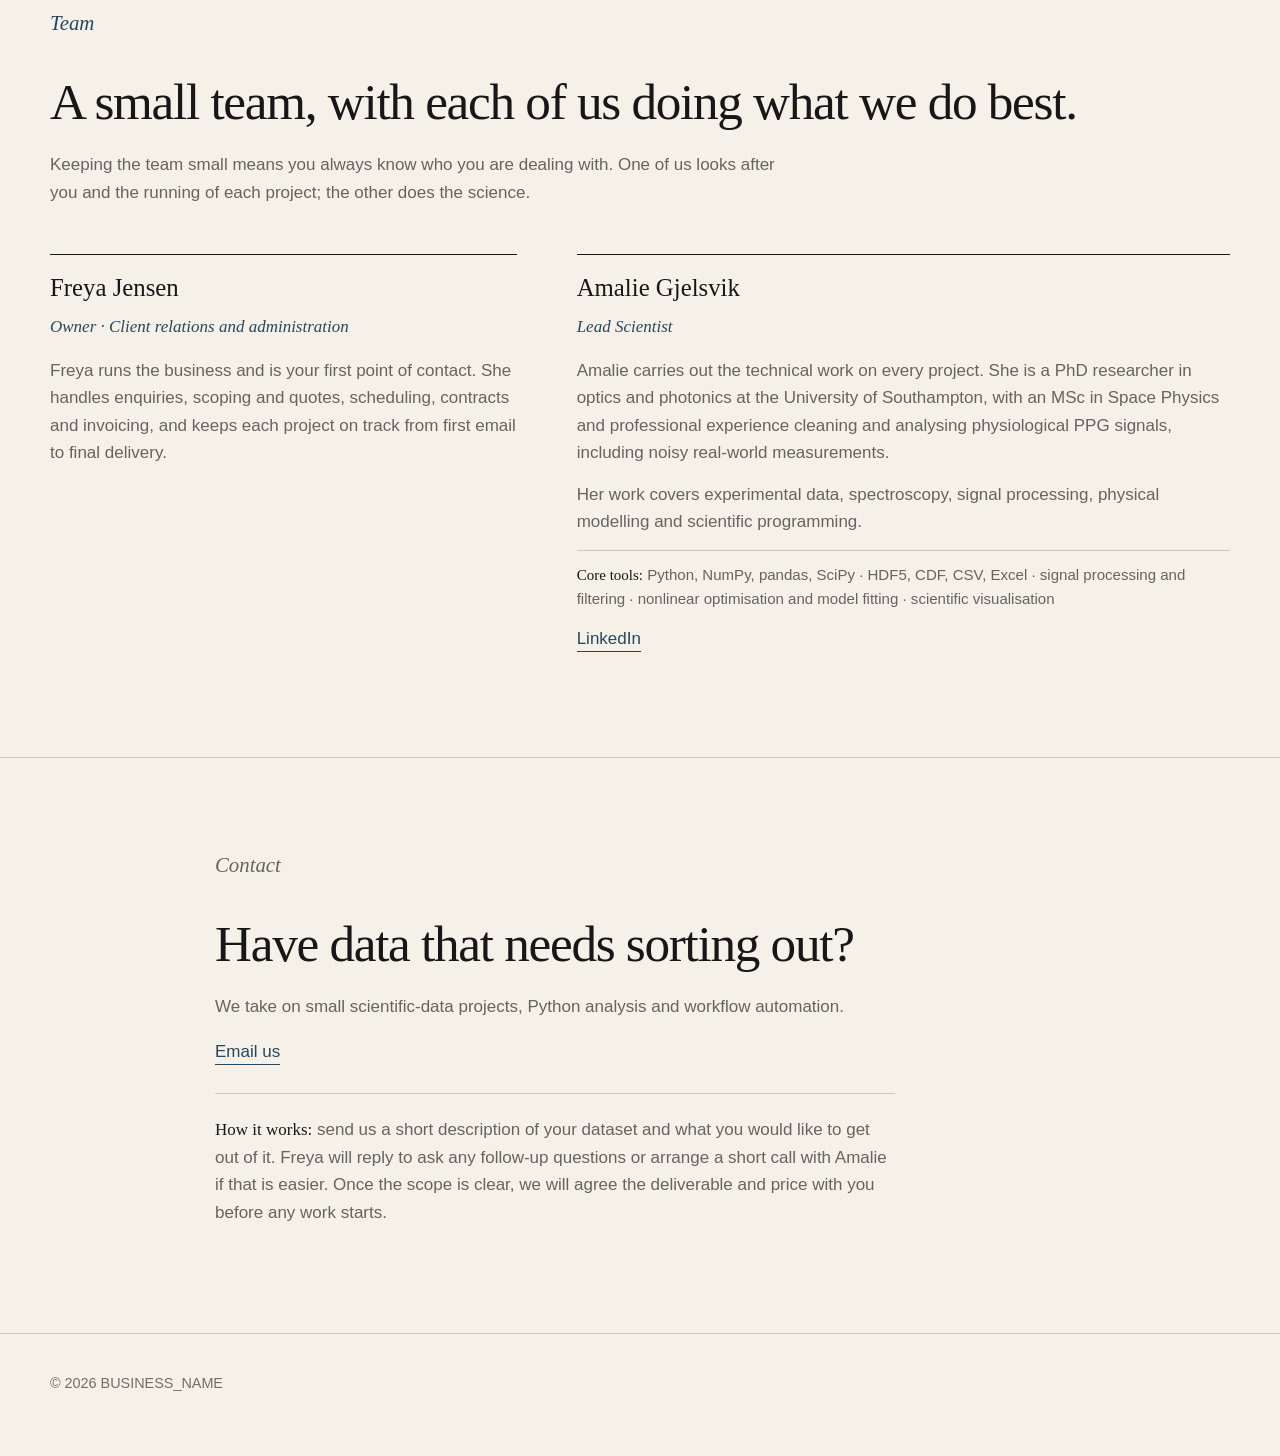
==== commit b9a2e7a5: "Repurpose site as a two-person scientific data consultancy Co-Authored-By: Claude Opus 5.5 <noreply@" ====
--- a/index.html
+++ b/index.html
@@ -3,18 +3,18 @@
 <head>
 <meta charset="utf-8">
 <meta name="viewport" content="width=device-width,initial-scale=1">
-<meta name="description" content="Scientific data analysis, signal processing and Python automation portfolio of Amalie Gjelsvik.">
-<title>Amalie Gjelsvik — Scientific Data Portfolio</title>
+<meta name="description" content="BUSINESS_NAME — a small UK scientific data consultancy offering data cleaning, signal processing, analysis and Python automation.">
+<title>BUSINESS_NAME — Scientific Data Analysis</title>
 <link rel="stylesheet" href="styles.css">
 </head>
 <body>
 <header class="site-header">
   <div class="container nav">
-    <a class="brand" href="index.html">Amalie Gjelsvik</a>
+    <a class="brand" href="index.html">BUSINESS_NAME</a>
     <nav class="nav-links">
       <a href="#work">Work</a>
       <a href="#services">Services</a>
-      <a href="#about">About</a>
+      <a href="#team">Team</a>
       <a href="#contact">Contact</a>
     </nav>
   </div>
@@ -25,8 +25,8 @@
   <div class="container">
     <p class="kicker">Scientific data analysis and Python</p>
     <h1>Turning complex scientific data into useful results.</h1>
-    <p>I’m a PhD researcher in photonics at the University of Southampton, with a background in space physics and scientific signal processing. I work with awkward technical datasets — especially when they need more than a quick spreadsheet fix.</p>
-    <p class="research-context"><strong>Currently:</strong> researching hollow-core fibre spectroscopy for space applications, alongside independent scientific data-analysis and Python projects.</p>
+    <p>We are a small, independent UK consultancy that helps researchers, engineers and technical businesses with awkward datasets — especially when they need more than a quick spreadsheet fix.</p>
+    <p class="research-context"><strong>How we work:</strong> one point of contact for scoping, scheduling and invoicing, and a PhD-level scientist doing the technical work on every project.</p>
     <div class="hero-links">
       <a class="text-link" href="#work">Selected work</a>
       <a class="text-link" href="#contact">Get in touch</a>
@@ -36,9 +36,9 @@
 
 <section class="credibility-strip">
   <div class="container credibility-inner">
-    <p><strong>PhD, Photonics</strong><br>University of Southampton</p>
+    <p><strong>PhD-level science</strong><br>Photonics, University of Southampton</p>
     <p><strong>MSc, Space Physics</strong><br>Scientific signal processing and modelling</p>
-    <p><strong>Data I work with</strong><br>Experimental sensors, spectroscopy, physiological PPG signals, time-series data and physical models</p>
+    <p><strong>Data we work with</strong><br>Experimental sensors, spectroscopy, physiological PPG signals, time-series data and physical models</p>
   </div>
 </section>
 
@@ -94,7 +94,7 @@
   <div class="container">
     <p class="section-label">Services</p>
     <h2>Help with scientific and technical data.</h2>
-    <p class="intro">I am most useful when a dataset is awkward, repetitive or technically specialised and needs a clear, reproducible workflow rather than a one-off spreadsheet fix.</p>
+    <p class="intro">We are most useful when a dataset is awkward, repetitive or technically specialised and needs a clear, reproducible workflow rather than a one-off spreadsheet fix.</p>
     <div class="services">
       <div class="service">
         <h3>Data cleaning</h3>
@@ -102,7 +102,7 @@
       </div>
       <div class="service">
         <h3>Analysis and visualisation</h3>
-        <p>Signal processing, model fitting, statistical analysis and technical figures for research and engineering datasets, including experience cleaning and analysing physiological PPG signals.</p>
+        <p>Signal processing, model fitting, statistical analysis and technical figures for research and engineering datasets, including cleaning and analysing physiological PPG signals.</p>
       </div>
       <div class="service">
         <h3>Python automation</h3>
@@ -112,21 +112,25 @@
   </div>
 </section>
 
-<section class="section" id="about">
-  <div class="container about-grid">
-    <div class="about-copy">
-      <p class="section-label">About</p>
-      <h2>Research background with a practical data focus.</h2>
-      <p>I am a PhD researcher in optics and photonics with an MSc in Space Physics. My work involves experimental data, spectroscopy, signal processing, physical modelling and scientific programming. I also have professional experience cleaning and analysing physiological PPG signals, including noisy real-world measurements.</p>
-      <p>I particularly enjoy the point between raw data and the final result: finding what is wrong with a dataset, building a sensible analysis workflow, and making the result reproducible.</p>
-    </div>
-    <div class="about-details">
-      <p><strong>Core tools</strong></p>
-      <p>Python, NumPy, pandas, SciPy</p>
-      <p>HDF5, CDF, CSV, Excel</p>
-      <p>Signal processing and filtering</p>
-      <p>Nonlinear optimisation and model fitting</p>
-      <p>Scientific visualisation</p>
+<section class="section" id="team">
+  <div class="container">
+    <p class="section-label">Team</p>
+    <h2>A small team, with each of us doing what we do best.</h2>
+    <p class="intro">Keeping the team small means you always know who you are dealing with. One of us looks after you and the running of each project; the other does the science.</p>
+    <div class="team">
+      <div class="team-member">
+        <h3>Freya Jensen</h3>
+        <p class="team-role">Owner · Client relations and administration</p>
+        <p>Freya runs the business and is your first point of contact. She handles enquiries, scoping and quotes, scheduling, contracts and invoicing, and keeps each project on track from first email to final delivery.</p>
+      </div>
+      <div class="team-member">
+        <h3>Amalie Gjelsvik</h3>
+        <p class="team-role">Lead Scientist</p>
+        <p>Amalie carries out the technical work on every project. She is a PhD researcher in optics and photonics at the University of Southampton, with an MSc in Space Physics and professional experience cleaning and analysing physiological PPG signals, including noisy real-world measurements.</p>
+        <p>Her work covers experimental data, spectroscopy, signal processing, physical modelling and scientific programming.</p>
+        <p class="team-tools"><strong>Core tools:</strong> Python, NumPy, pandas, SciPy · HDF5, CDF, CSV, Excel · signal processing and filtering · nonlinear optimisation and model fitting · scientific visualisation</p>
+        <p><a class="text-link" href="https://www.linkedin.com/in/amalie-gjelsvik/">LinkedIn</a></p>
+      </div>
     </div>
   </div>
 </section>
@@ -135,13 +139,13 @@
   <div class="container contact-line">
     <p class="section-label">Contact</p>
     <h2>Have data that needs sorting out?</h2>
-    <p>I am available for small scientific-data projects, Python analysis and workflow automation.</p>
-    <p><a class="text-link" href="mailto:gjelsvik.amalie@gmail.com">Email me</a>&nbsp;&nbsp;&nbsp; <a class="text-link" href="https://www.linkedin.com/in/amalie-gjelsvik/">LinkedIn</a></p>
-    <p class="process-note"><strong>How it works:</strong> send me a short description of the dataset and what you would like to get out of it. I can then ask any follow-up questions by email, or arrange a short call if that is easier. Once the scope is clear, I will agree the deliverable and price with you before starting any work.</p>
+    <p>We take on small scientific-data projects, Python analysis and workflow automation.</p>
+    <p><a class="text-link" href="mailto:YOUR_BUSINESS_EMAIL_HERE">Email us</a></p>
+    <p class="process-note"><strong>How it works:</strong> send us a short description of your dataset and what you would like to get out of it. Freya will reply to ask any follow-up questions or arrange a short call with Amalie if that is easier. Once the scope is clear, we will agree the deliverable and price with you before any work starts.</p>
   </div>
 </section>
 </main>
 
-<footer><div class="container">© 2026 Amalie Gjelsvik</div></footer>
+<footer><div class="container">© 2026 BUSINESS_NAME</div></footer>
 </body>
 </html>
--- a/styles.css
+++ b/styles.css
@@ -63,6 +63,12 @@
 .about-copy p{color:var(--muted);max-width:720px}
 .about-details{border-top:1px solid var(--ink);padding-top:18px}
 .about-details p{margin:0 0 10px;color:var(--muted)}
+.team{display:grid;grid-template-columns:1fr 1.4fr;gap:60px}
+.team-member{border-top:1px solid var(--ink);padding-top:18px}
+.team-member p{color:var(--muted);margin:0 0 14px}
+.team-member .team-role{font-family:Georgia,"Times New Roman",serif;font-style:italic;color:var(--accent);margin-bottom:16px}
+.team-tools{font-size:.94rem;border-top:1px solid var(--line);padding-top:12px}
+.team-tools strong{font-family:Georgia,"Times New Roman",serif;font-weight:400;color:var(--ink)}
 .contact-line{max-width:850px}
 .contact-line p{color:var(--muted);max-width:680px}
 footer{padding:38px 0 60px;border-top:1px solid var(--line);color:#716e68;font-size:.9rem}
@@ -81,7 +87,7 @@
 .tools{color:#4f4c47;border-top:1px solid var(--line);margin-top:26px;padding-top:14px;font-size:.94rem}
 @media(max-width:850px){
   .container{width:min(var(--max),calc(100% - 30px))}
-  .services,.about-grid,.case-grid,.credibility-inner,.testimonials{grid-template-columns:1fr}
+  .services,.about-grid,.case-grid,.credibility-inner,.testimonials,.team{grid-template-columns:1fr}
   .project-row,.project-row:nth-child(even){flex-direction:column}
   .project-image,.project-text{width:100%;flex:none}
   .project-meta{flex-direction:column;align-items:flex-start;gap:8px}
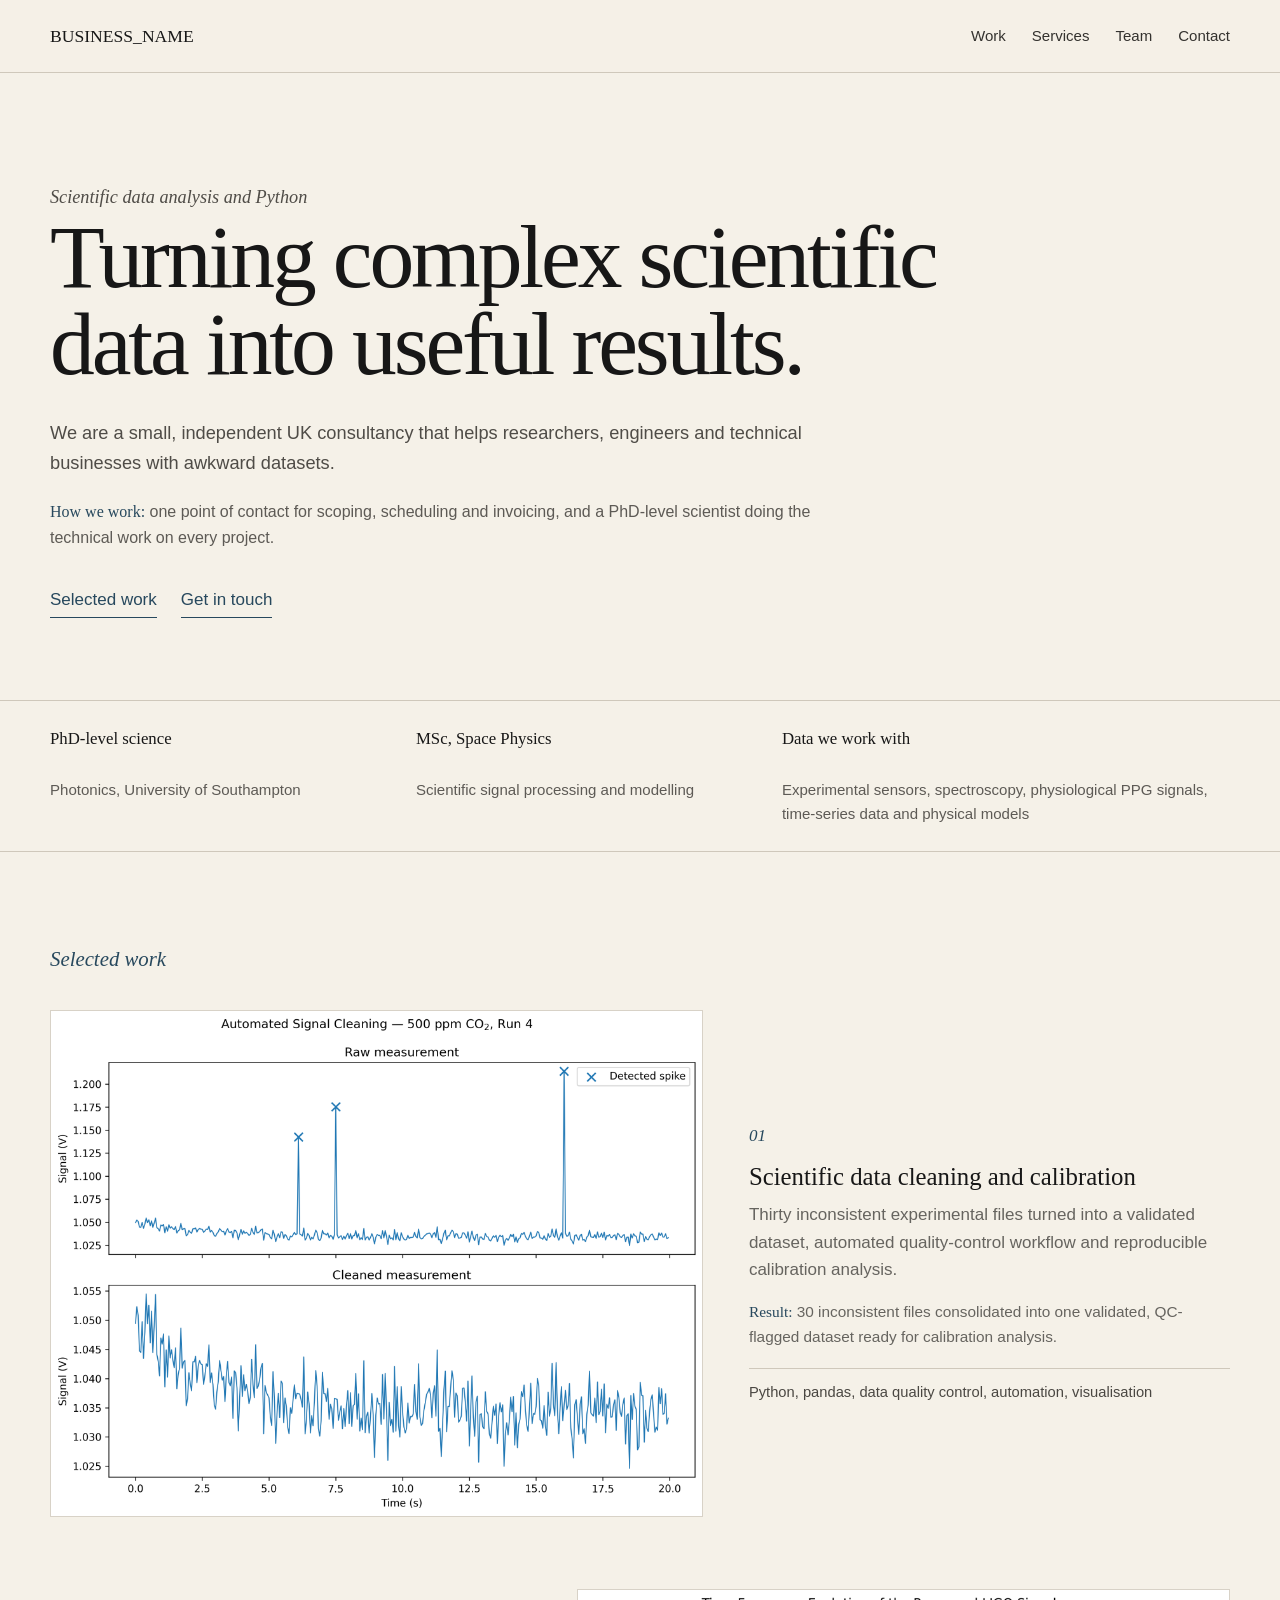
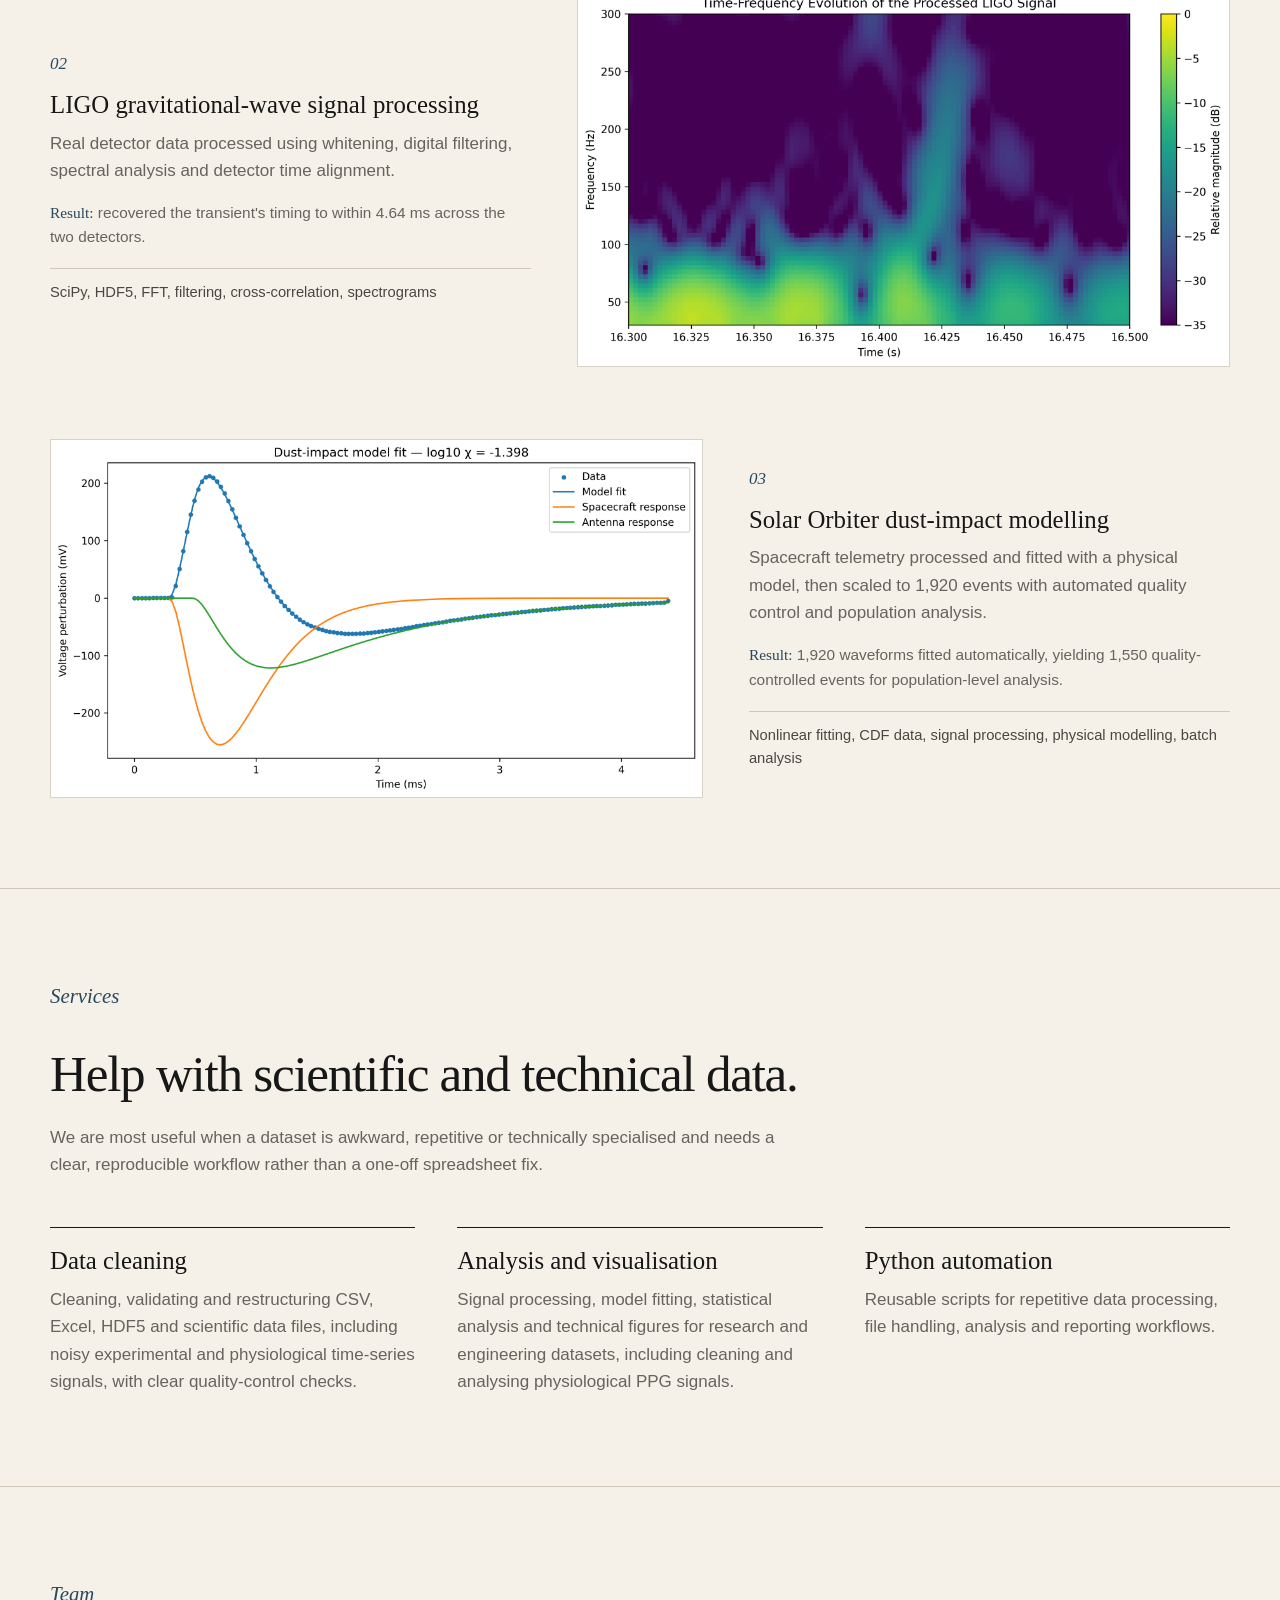
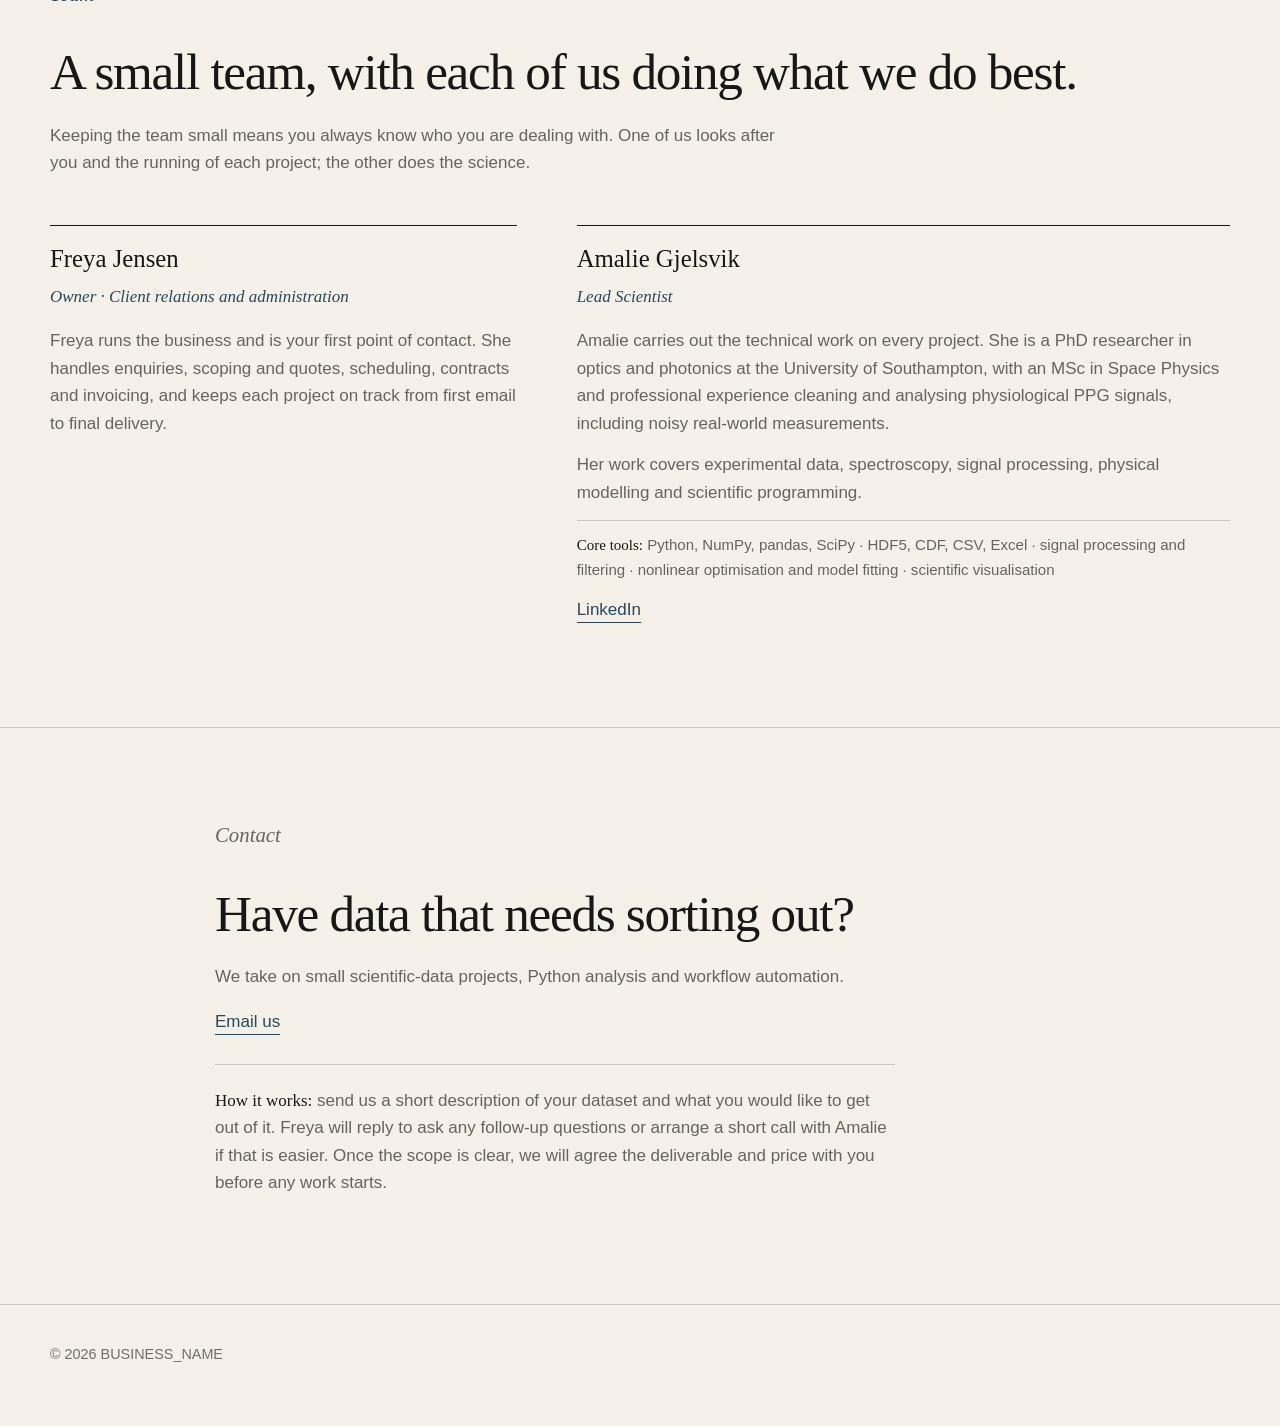
==== commit c610c0e5: "Update index.html" ====
--- a/index.html
+++ b/index.html
@@ -25,7 +25,7 @@
   <div class="container">
     <p class="kicker">Scientific data analysis and Python</p>
     <h1>Turning complex scientific data into useful results.</h1>
-    <p>We are a small, independent UK consultancy that helps researchers, engineers and technical businesses with awkward datasets — especially when they need more than a quick spreadsheet fix.</p>
+    <p>We are a small, independent UK consultancy that helps researchers, engineers and technical businesses with awkward datasets.</p>
     <p class="research-context"><strong>How we work:</strong> one point of contact for scoping, scheduling and invoicing, and a PhD-level scientist doing the technical work on every project.</p>
     <div class="hero-links">
       <a class="text-link" href="#work">Selected work</a>
